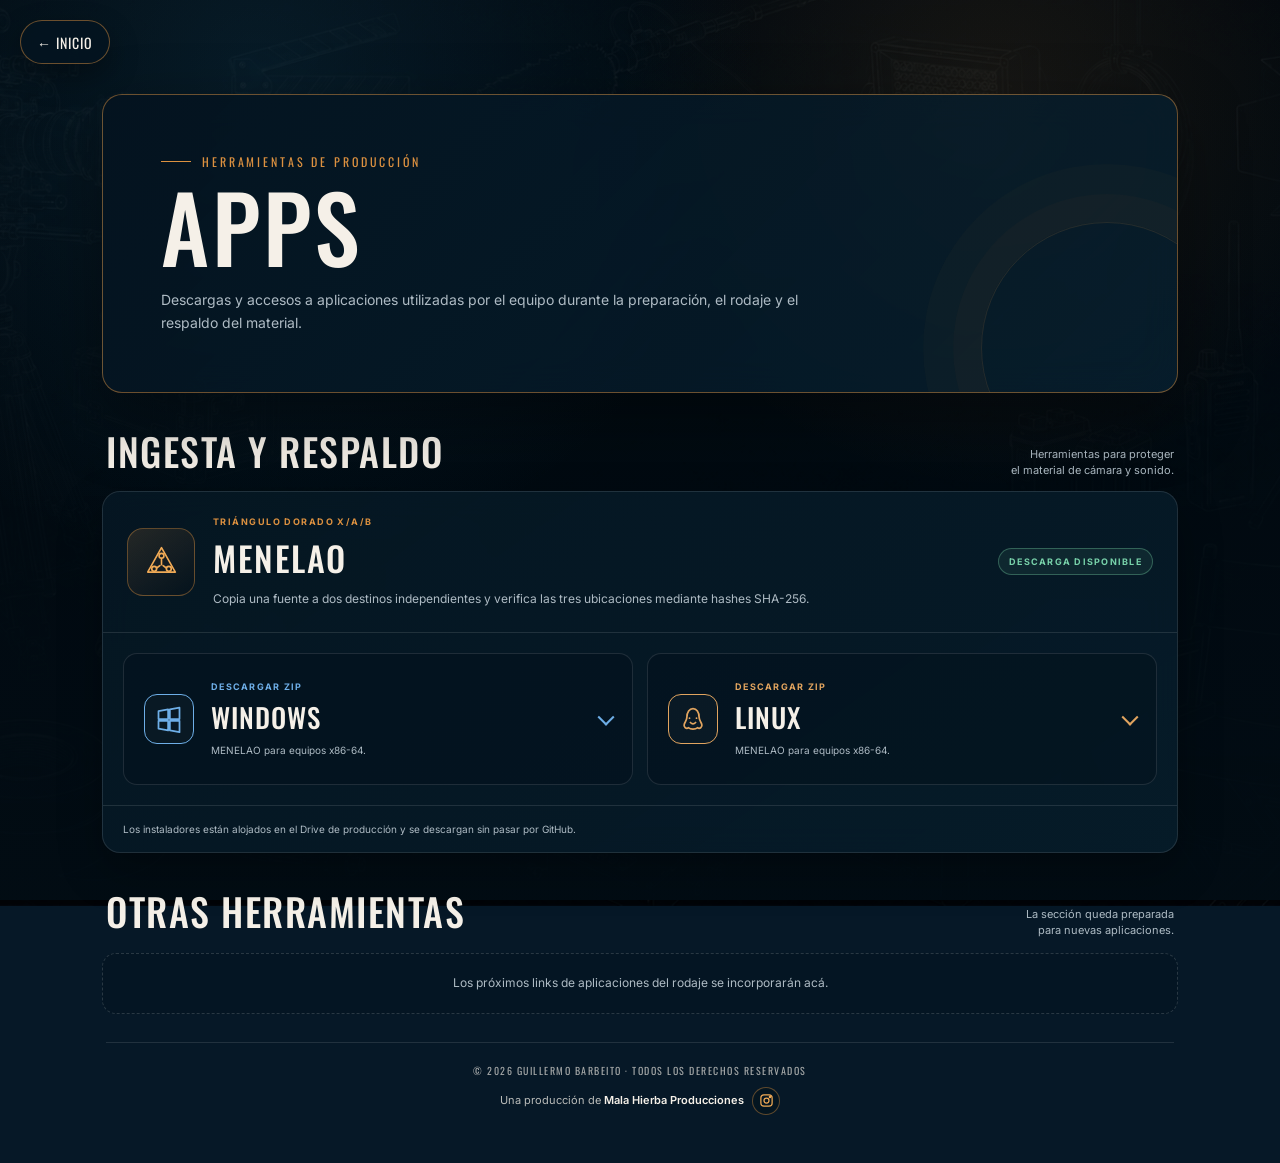
==== apps/index.html @ c206cc9d "Serve MENELAO downloads from production Drive" ====
<!doctype html>
<html lang="es">
<head>
<meta charset="utf-8">
<meta name="viewport" content="width=device-width,initial-scale=1,viewport-fit=cover">
<meta name="theme-color" content="#061827">
<link rel="icon" href="../favicon.svg?v=3" type="image/svg+xml" sizes="any">
<link rel="icon" type="image/png" sizes="32x32" href="../favicon-32x32.png">
<link rel="icon" type="image/png" sizes="16x16" href="../favicon-16x16.png">
<link rel="apple-touch-icon" sizes="180x180" href="../apple-touch-icon.png">
<meta name="description" content="Aplicaciones y herramientas de producción para el rodaje de Jona tenía 15 años.">
<link rel="canonical" href="https://jrrguille-bit.github.io/jona-logistica-mapa/apps/">
<title>Apps — Jona tenía 15 años</title>
<link rel="preconnect" href="https://fonts.googleapis.com">
<link rel="preconnect" href="https://fonts.gstatic.com" crossorigin>
<link href="https://fonts.googleapis.com/css2?family=Inter:wght@500;600;700&family=Oswald:wght@400;500;600&display=swap" rel="stylesheet">
<style>
:root{color-scheme:dark;--bg:#061827;--ink:#f5f0e8;--muted:#aebbc4;--accent:#dc9140;--accent-strong:#f0aa56;--line:rgba(220,145,64,.48);--hair:rgba(255,255,255,.11);--focus:#ffd18f;--shadow:0 24px 68px rgba(0,0,0,.38)}
*{box-sizing:border-box}
html{min-height:100%;background:var(--bg)}
body{margin:0;min-height:100vh;position:relative;isolation:isolate;overflow-x:hidden;color:var(--ink);font-family:Inter,system-ui,-apple-system,BlinkMacSystemFont,"Segoe UI",sans-serif;background:var(--bg)}
body:before{content:"";position:fixed;inset:0;z-index:0;pointer-events:none;background:url("../b16f4d42-4937-42be-839e-e54647e64100.png") center/cover no-repeat;filter:contrast(1.08) brightness(.55) saturate(.68);transform:scale(1.012)}
body:after{content:"";position:fixed;inset:0;z-index:0;pointer-events:none;background:radial-gradient(circle at 78% 12%,rgba(220,145,64,.10),transparent 30%),radial-gradient(circle at 20% 8%,rgba(31,101,139,.20),transparent 38%),linear-gradient(180deg,rgba(2,13,21,.54),rgba(2,13,21,.92))}
a{color:inherit}.page{position:relative;z-index:1;width:min(1120px,100%);margin:0 auto;padding:94px 22px 48px}
.home-link{position:fixed;z-index:20;top:20px;left:20px;display:inline-flex;align-items:center;min-height:44px;padding:10px 16px;border:1px solid var(--line);border-radius:999px;background:rgba(4,20,32,.86);text-decoration:none;font-family:Oswald,Impact,sans-serif;font-size:14px;letter-spacing:.07em;text-transform:uppercase;box-shadow:0 12px 30px rgba(0,0,0,.32);backdrop-filter:blur(14px)}
.home-link:hover{border-color:var(--accent-strong);background:rgba(7,28,42,.94)}
.home-link:focus-visible,.download-card:focus-visible,.instagram-link:focus-visible{outline:3px solid var(--focus);outline-offset:4px}
.hero{position:relative;overflow:hidden;padding:clamp(30px,5vw,58px);border:1px solid var(--line);border-radius:20px;background:linear-gradient(135deg,rgba(4,19,31,.94),rgba(7,34,51,.76));box-shadow:var(--shadow);backdrop-filter:blur(17px)}
.hero:after{content:"";position:absolute;right:-56px;bottom:-82px;width:250px;height:250px;border:1px solid rgba(220,145,64,.14);border-radius:50%;box-shadow:0 0 0 28px rgba(220,145,64,.025),0 0 0 58px rgba(220,145,64,.018)}
.hero-copy{position:relative;z-index:1;max-width:760px}.eyebrow{display:flex;align-items:center;gap:11px;margin:0 0 14px;color:var(--accent);font-family:Oswald,Impact,sans-serif;font-size:12px;letter-spacing:.24em;text-transform:uppercase}.eyebrow:before{content:"";width:30px;height:1px;background:var(--accent)}
h1{margin:0;font-family:Oswald,Impact,"Arial Narrow",sans-serif;font-size:clamp(54px,8vw,92px);font-weight:500;line-height:.92;letter-spacing:.035em;text-transform:uppercase}.intro{max-width:680px;margin:19px 0 0;color:var(--muted);font-size:14px;line-height:1.65}
.section{margin-top:30px}.section-heading{display:flex;align-items:end;justify-content:space-between;gap:20px;margin:0 4px 12px}.section-heading h2{margin:0;font-family:Oswald,Impact,sans-serif;font-size:clamp(28px,4vw,38px);font-weight:500;letter-spacing:.04em;text-transform:uppercase}.section-heading p{margin:0;color:var(--muted);font-size:11px;text-align:right;line-height:1.45}
.app-panel{overflow:hidden;border:1px solid var(--hair);border-radius:18px;background:linear-gradient(145deg,rgba(5,23,35,.92),rgba(7,31,46,.80));box-shadow:0 17px 44px rgba(0,0,0,.28);backdrop-filter:blur(15px)}
.app-header{display:flex;align-items:center;justify-content:space-between;gap:24px;padding:24px;border-bottom:1px solid var(--hair)}.app-identity{display:flex;align-items:center;gap:18px;min-width:0}.app-icon{flex:0 0 auto;width:68px;height:68px;display:grid;place-items:center;border:1px solid rgba(220,145,64,.40);border-radius:16px;background:linear-gradient(145deg,rgba(220,145,64,.15),rgba(4,17,27,.58));color:var(--accent-strong)}.app-icon svg{width:39px;height:39px;fill:none;stroke:currentColor;stroke-width:2;stroke-linecap:round;stroke-linejoin:round}.app-label{display:block;margin-bottom:5px;color:var(--accent);font-size:9px;font-weight:700;letter-spacing:.16em;text-transform:uppercase}.app-copy h3{margin:0;font-family:Oswald,Impact,sans-serif;font-size:34px;font-weight:500;letter-spacing:.045em;text-transform:uppercase}.app-copy p{margin:7px 0 0;color:var(--muted);font-size:12px;line-height:1.5}.status{flex:0 0 auto;padding:7px 10px;border:1px solid rgba(110,194,154,.38);border-radius:999px;background:rgba(110,194,154,.09);color:#78d2aa;font-size:9px;font-weight:700;letter-spacing:.14em;text-transform:uppercase}
.downloads{display:grid;grid-template-columns:repeat(2,minmax(0,1fr));gap:14px;padding:20px}.download-card{--platform:#6eaee7;position:relative;min-height:132px;padding:20px 52px 20px 20px;display:grid;grid-template-columns:52px minmax(0,1fr);align-items:center;gap:15px;overflow:hidden;border:1px solid var(--hair);border-radius:14px;background:rgba(3,17,27,.45);text-decoration:none;transition:transform .18s ease,border-color .18s ease,background .18s ease}.download-card.linux{--platform:#e1a45f}.download-card:hover{transform:translateY(-3px);border-color:var(--platform);background:rgba(8,31,46,.92)}.platform-icon{width:50px;height:50px;display:grid;place-items:center;border:1px solid var(--platform);border-radius:13px;background:rgba(255,255,255,.025);color:var(--platform)}.platform-icon svg{width:28px;height:28px;fill:none;stroke:currentColor;stroke-width:2;stroke-linecap:round;stroke-linejoin:round}.platform-copy span{display:block;color:var(--platform);font-size:9px;font-weight:700;letter-spacing:.14em;text-transform:uppercase}.platform-copy strong{display:block;margin-top:5px;font-family:Oswald,Impact,sans-serif;font-size:27px;font-weight:500;letter-spacing:.04em;text-transform:uppercase}.platform-copy small{display:block;margin-top:6px;color:var(--muted);font-size:10px;line-height:1.4}.download-arrow{position:absolute;right:20px;top:50%;width:12px;height:12px;border-right:2px solid var(--platform);border-bottom:2px solid var(--platform);transform:translateY(-65%) rotate(45deg)}
.app-footer{padding:16px 20px;border-top:1px solid var(--hair);color:var(--muted);font-size:10px;line-height:1.45}.empty-state{margin-top:14px;padding:20px;border:1px dashed rgba(255,255,255,.15);border-radius:14px;background:rgba(3,17,27,.30);color:var(--muted);font-size:12px;line-height:1.55;text-align:center}
.site-footer{margin:28px 4px 0;padding:20px 16px 0;border-top:1px solid var(--hair);color:rgba(245,240,232,.66);text-align:center}.copyright{margin:0;font-family:Oswald,Impact,sans-serif;font-size:10px;letter-spacing:.15em;text-transform:uppercase}.producer{margin:9px 0 0;display:flex;align-items:center;justify-content:center;gap:8px;color:rgba(245,240,232,.76);font-size:11px;line-height:1.4}.producer strong{color:var(--ink);font-weight:600}.instagram-link{width:28px;height:28px;display:inline-grid;place-items:center;border:1px solid rgba(220,145,64,.42);border-radius:50%;color:var(--accent-strong);background:rgba(4,18,26,.46);text-decoration:none}.instagram-link svg{width:15px;height:15px;fill:none;stroke:currentColor;stroke-width:2;stroke-linecap:round;stroke-linejoin:round}
@media(max-width:760px){.page{padding:80px 15px 38px}.home-link{top:12px;left:12px}.hero{padding:29px 22px;border-radius:16px}.section-heading{align-items:start}.section-heading p{display:none}.app-header{align-items:flex-start;padding:20px}.app-identity{align-items:flex-start}.app-icon{width:58px;height:58px}.app-icon svg{width:33px;height:33px}.app-copy h3{font-size:30px}.status{display:none}.downloads{grid-template-columns:1fr;padding:14px;gap:11px}.download-card{min-height:116px;padding:17px 48px 17px 16px;grid-template-columns:48px minmax(0,1fr);gap:13px}.platform-icon{width:46px;height:46px}.platform-copy strong{font-size:24px}.producer{flex-wrap:wrap;padding:0 12px}}
</style>
</head>
<body>
<a class="home-link" href="../" aria-label="Volver al inicio">← Inicio</a>
<main class="page">
  <header class="hero">
    <div class="hero-copy">
      <p class="eyebrow">Herramientas de producción</p>
      <h1>Apps</h1>
      <p class="intro">Descargas y accesos a aplicaciones utilizadas por el equipo durante la preparación, el rodaje y el respaldo del material.</p>
    </div>
  </header>

  <section class="section" aria-labelledby="menelao-title">
    <header class="section-heading">
      <h2 id="menelao-title">Ingesta y respaldo</h2>
      <p>Herramientas para proteger<br>el material de cámara y sonido.</p>
    </header>

    <article class="app-panel">
      <header class="app-header">
        <div class="app-identity">
          <span class="app-icon" aria-hidden="true">
            <svg viewBox="0 0 48 48"><path d="M24 7l17 30H7z"></path><circle cx="24" cy="17" r="3"></circle><circle cx="15" cy="33" r="3"></circle><circle cx="33" cy="33" r="3"></circle><path d="M24 20v8M18 32l4-3M30 32l-4-3"></path></svg>
          </span>
          <div class="app-copy">
            <span class="app-label">Triángulo Dorado X/A/B</span>
            <h3>MENELAO</h3>
            <p>Copia una fuente a dos destinos independientes y verifica las tres ubicaciones mediante hashes SHA-256.</p>
          </div>
        </div>
        <span class="status">Descarga disponible</span>
      </header>

      <div class="downloads">
        <a class="download-card windows" href="https://drive.google.com/uc?export=download&id=1n0UcIkJedUbp8tRMQjq0xb6MGfZU09St">
          <span class="platform-icon" aria-hidden="true"><svg viewBox="0 0 32 32"><path d="M4 7l11-2v11H4zM17 5l11-2v13H17zM4 18h11v11L4 27zM17 18h11v13l-11-2z"></path></svg></span>
          <span class="platform-copy"><span>Descargar ZIP</span><strong>Windows</strong><small>MENELAO para equipos x86-64.</small></span>
          <span class="download-arrow" aria-hidden="true"></span>
        </a>

        <a class="download-card linux" href="https://drive.google.com/uc?export=download&id=1jlBJC-4CHvbX3GYtPbNhgSDDoNXxWuvF">
          <span class="platform-icon" aria-hidden="true"><svg viewBox="0 0 32 32"><path d="M16 4c-4 0-7 4-7 10 0 3-2 5-3 8-1 3 2 6 5 4 2 2 8 2 10 0 3 2 6-1 5-4-1-3-3-5-3-8 0-6-3-10-7-10z"></path><path d="M12 15h.01M20 15h.01M13 20c2 2 4 2 6 0"></path></svg></span>
          <span class="platform-copy"><span>Descargar ZIP</span><strong>Linux</strong><small>MENELAO para equipos x86-64.</small></span>
          <span class="download-arrow" aria-hidden="true"></span>
        </a>
      </div>

      <footer class="app-footer">Los instaladores están alojados en el Drive de producción y se descargan sin pasar por GitHub.</footer>
    </article>
  </section>

  <section class="section" aria-labelledby="future-title">
    <header class="section-heading">
      <h2 id="future-title">Otras herramientas</h2>
      <p>La sección queda preparada<br>para nuevas aplicaciones.</p>
    </header>
    <div class="empty-state">Los próximos links de aplicaciones del rodaje se incorporarán acá.</div>
  </section>

  <footer class="site-footer">
    <p class="copyright">© 2026 Guillermo Barbeito · Todos los derechos reservados</p>
    <p class="producer">
      <span>Una producción de <strong>Mala Hierba Producciones</strong></span>
      <a class="instagram-link" href="https://www.instagram.com/hierbamalafilms?igsh=MTh5YXJkYjIzYWty" target="_blank" rel="noopener noreferrer" aria-label="Instagram de Mala Hierba Producciones">
        <svg viewBox="0 0 24 24" aria-hidden="true"><rect x="3" y="3" width="18" height="18" rx="5"></rect><circle cx="12" cy="12" r="4"></circle><circle cx="17.5" cy="6.5" r="1"></circle></svg>
      </a>
    </p>
  </footer>
</main>
</body>
</html>
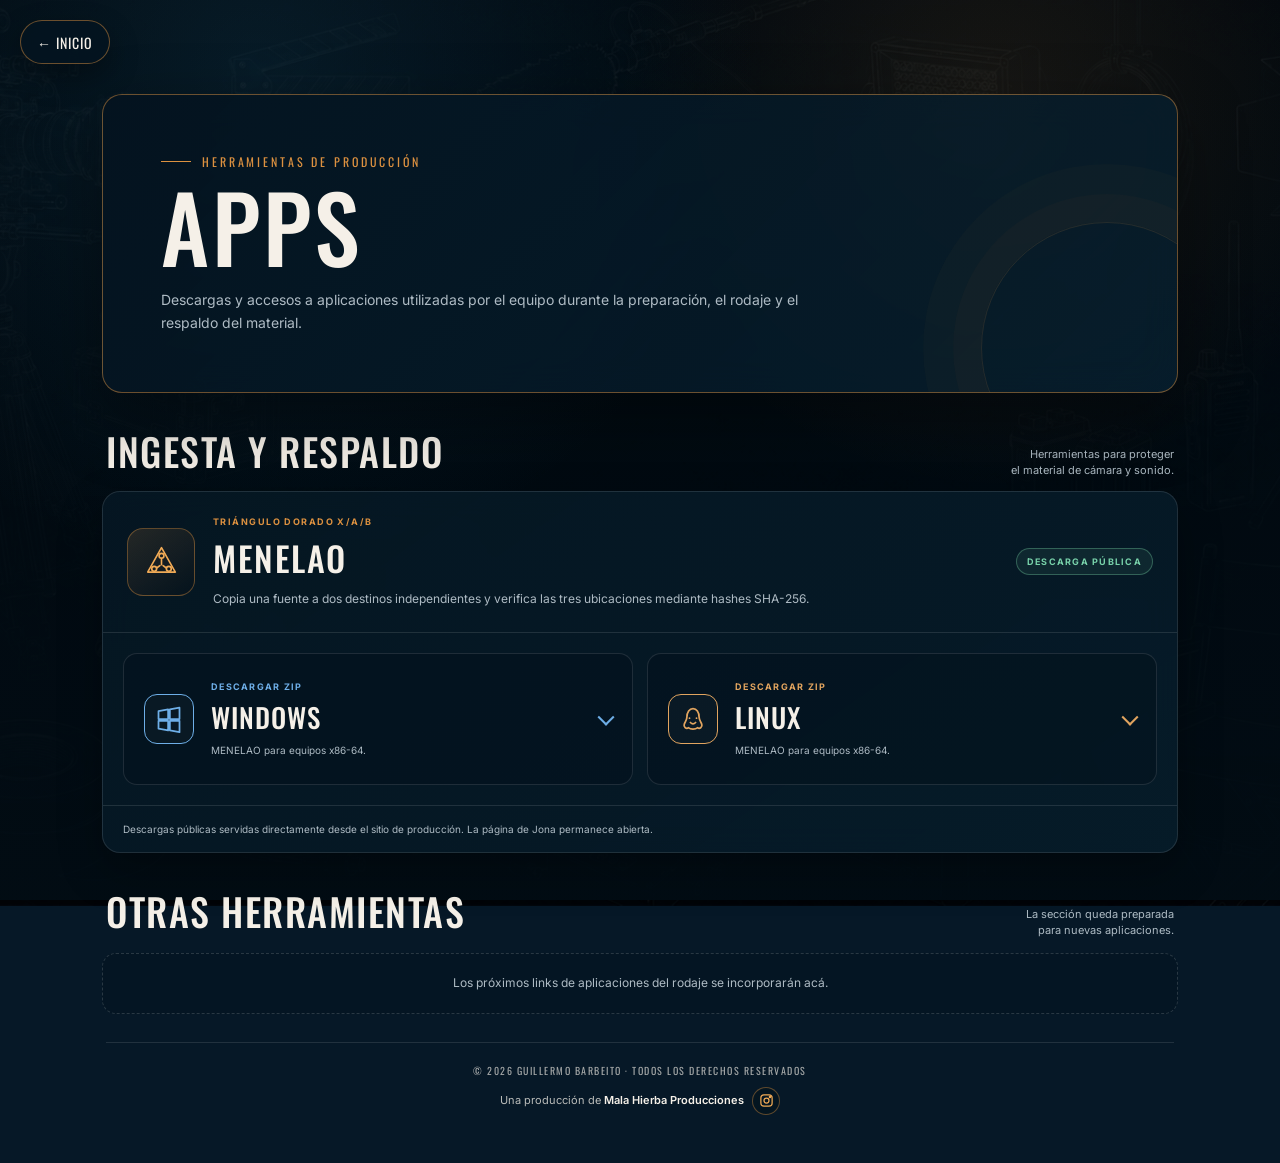
==== commit b7fe3089: "Use public site-hosted MENELAO downloads" ====
--- a/apps/index.html
+++ b/apps/index.html
@@ -8,34 +8,172 @@
 <link rel="icon" type="image/png" sizes="32x32" href="../favicon-32x32.png">
 <link rel="icon" type="image/png" sizes="16x16" href="../favicon-16x16.png">
 <link rel="apple-touch-icon" sizes="180x180" href="../apple-touch-icon.png">
-<meta name="description" content="Aplicaciones y herramientas de producción para el rodaje de Jona tenía 15 años.">
+<meta name="description" content="Aplicaciones y descargas para la producción de Jona tenía 15 años.">
 <link rel="canonical" href="https://jrrguille-bit.github.io/jona-logistica-mapa/apps/">
 <title>Apps — Jona tenía 15 años</title>
 <link rel="preconnect" href="https://fonts.googleapis.com">
 <link rel="preconnect" href="https://fonts.gstatic.com" crossorigin>
 <link href="https://fonts.googleapis.com/css2?family=Inter:wght@500;600;700&family=Oswald:wght@400;500;600&display=swap" rel="stylesheet">
 <style>
-:root{color-scheme:dark;--bg:#061827;--ink:#f5f0e8;--muted:#aebbc4;--accent:#dc9140;--accent-strong:#f0aa56;--line:rgba(220,145,64,.48);--hair:rgba(255,255,255,.11);--focus:#ffd18f;--shadow:0 24px 68px rgba(0,0,0,.38)}
+:root{
+  color-scheme:dark;
+  --bg:#061827;
+  --ink:#f5f0e8;
+  --muted:#aebbc4;
+  --accent:#dc9140;
+  --accent-strong:#f0aa56;
+  --line:rgba(220,145,64,.48);
+  --hair:rgba(255,255,255,.11);
+  --focus:#ffd18f;
+  --shadow:0 24px 68px rgba(0,0,0,.38);
+}
 *{box-sizing:border-box}
 html{min-height:100%;background:var(--bg)}
-body{margin:0;min-height:100vh;position:relative;isolation:isolate;overflow-x:hidden;color:var(--ink);font-family:Inter,system-ui,-apple-system,BlinkMacSystemFont,"Segoe UI",sans-serif;background:var(--bg)}
-body:before{content:"";position:fixed;inset:0;z-index:0;pointer-events:none;background:url("../b16f4d42-4937-42be-839e-e54647e64100.png") center/cover no-repeat;filter:contrast(1.08) brightness(.55) saturate(.68);transform:scale(1.012)}
-body:after{content:"";position:fixed;inset:0;z-index:0;pointer-events:none;background:radial-gradient(circle at 78% 12%,rgba(220,145,64,.10),transparent 30%),radial-gradient(circle at 20% 8%,rgba(31,101,139,.20),transparent 38%),linear-gradient(180deg,rgba(2,13,21,.54),rgba(2,13,21,.92))}
-a{color:inherit}.page{position:relative;z-index:1;width:min(1120px,100%);margin:0 auto;padding:94px 22px 48px}
-.home-link{position:fixed;z-index:20;top:20px;left:20px;display:inline-flex;align-items:center;min-height:44px;padding:10px 16px;border:1px solid var(--line);border-radius:999px;background:rgba(4,20,32,.86);text-decoration:none;font-family:Oswald,Impact,sans-serif;font-size:14px;letter-spacing:.07em;text-transform:uppercase;box-shadow:0 12px 30px rgba(0,0,0,.32);backdrop-filter:blur(14px)}
+body{
+  margin:0;
+  min-height:100vh;
+  position:relative;
+  isolation:isolate;
+  overflow-x:hidden;
+  color:var(--ink);
+  font-family:Inter,system-ui,-apple-system,BlinkMacSystemFont,"Segoe UI",sans-serif;
+  background:var(--bg);
+}
+body:before{
+  content:"";
+  position:fixed;
+  inset:0;
+  z-index:0;
+  pointer-events:none;
+  background:url("../b16f4d42-4937-42be-839e-e54647e64100.png") center/cover no-repeat;
+  filter:contrast(1.08) brightness(.55) saturate(.68);
+  transform:scale(1.012);
+}
+body:after{
+  content:"";
+  position:fixed;
+  inset:0;
+  z-index:0;
+  pointer-events:none;
+  background:
+    radial-gradient(circle at 78% 12%,rgba(220,145,64,.10),transparent 30%),
+    radial-gradient(circle at 20% 8%,rgba(31,101,139,.20),transparent 38%),
+    linear-gradient(180deg,rgba(2,13,21,.54),rgba(2,13,21,.92));
+}
+a{color:inherit}
+.page{position:relative;z-index:1;width:min(1120px,100%);margin:0 auto;padding:94px 22px 48px}
+.home-link{
+  position:fixed;
+  z-index:20;
+  top:20px;
+  left:20px;
+  display:inline-flex;
+  align-items:center;
+  min-height:44px;
+  padding:10px 16px;
+  border:1px solid var(--line);
+  border-radius:999px;
+  background:rgba(4,20,32,.86);
+  text-decoration:none;
+  font-family:Oswald,Impact,sans-serif;
+  font-size:14px;
+  letter-spacing:.07em;
+  text-transform:uppercase;
+  box-shadow:0 12px 30px rgba(0,0,0,.32);
+  backdrop-filter:blur(14px);
+}
 .home-link:hover{border-color:var(--accent-strong);background:rgba(7,28,42,.94)}
 .home-link:focus-visible,.download-card:focus-visible,.instagram-link:focus-visible{outline:3px solid var(--focus);outline-offset:4px}
-.hero{position:relative;overflow:hidden;padding:clamp(30px,5vw,58px);border:1px solid var(--line);border-radius:20px;background:linear-gradient(135deg,rgba(4,19,31,.94),rgba(7,34,51,.76));box-shadow:var(--shadow);backdrop-filter:blur(17px)}
-.hero:after{content:"";position:absolute;right:-56px;bottom:-82px;width:250px;height:250px;border:1px solid rgba(220,145,64,.14);border-radius:50%;box-shadow:0 0 0 28px rgba(220,145,64,.025),0 0 0 58px rgba(220,145,64,.018)}
-.hero-copy{position:relative;z-index:1;max-width:760px}.eyebrow{display:flex;align-items:center;gap:11px;margin:0 0 14px;color:var(--accent);font-family:Oswald,Impact,sans-serif;font-size:12px;letter-spacing:.24em;text-transform:uppercase}.eyebrow:before{content:"";width:30px;height:1px;background:var(--accent)}
-h1{margin:0;font-family:Oswald,Impact,"Arial Narrow",sans-serif;font-size:clamp(54px,8vw,92px);font-weight:500;line-height:.92;letter-spacing:.035em;text-transform:uppercase}.intro{max-width:680px;margin:19px 0 0;color:var(--muted);font-size:14px;line-height:1.65}
-.section{margin-top:30px}.section-heading{display:flex;align-items:end;justify-content:space-between;gap:20px;margin:0 4px 12px}.section-heading h2{margin:0;font-family:Oswald,Impact,sans-serif;font-size:clamp(28px,4vw,38px);font-weight:500;letter-spacing:.04em;text-transform:uppercase}.section-heading p{margin:0;color:var(--muted);font-size:11px;text-align:right;line-height:1.45}
-.app-panel{overflow:hidden;border:1px solid var(--hair);border-radius:18px;background:linear-gradient(145deg,rgba(5,23,35,.92),rgba(7,31,46,.80));box-shadow:0 17px 44px rgba(0,0,0,.28);backdrop-filter:blur(15px)}
-.app-header{display:flex;align-items:center;justify-content:space-between;gap:24px;padding:24px;border-bottom:1px solid var(--hair)}.app-identity{display:flex;align-items:center;gap:18px;min-width:0}.app-icon{flex:0 0 auto;width:68px;height:68px;display:grid;place-items:center;border:1px solid rgba(220,145,64,.40);border-radius:16px;background:linear-gradient(145deg,rgba(220,145,64,.15),rgba(4,17,27,.58));color:var(--accent-strong)}.app-icon svg{width:39px;height:39px;fill:none;stroke:currentColor;stroke-width:2;stroke-linecap:round;stroke-linejoin:round}.app-label{display:block;margin-bottom:5px;color:var(--accent);font-size:9px;font-weight:700;letter-spacing:.16em;text-transform:uppercase}.app-copy h3{margin:0;font-family:Oswald,Impact,sans-serif;font-size:34px;font-weight:500;letter-spacing:.045em;text-transform:uppercase}.app-copy p{margin:7px 0 0;color:var(--muted);font-size:12px;line-height:1.5}.status{flex:0 0 auto;padding:7px 10px;border:1px solid rgba(110,194,154,.38);border-radius:999px;background:rgba(110,194,154,.09);color:#78d2aa;font-size:9px;font-weight:700;letter-spacing:.14em;text-transform:uppercase}
-.downloads{display:grid;grid-template-columns:repeat(2,minmax(0,1fr));gap:14px;padding:20px}.download-card{--platform:#6eaee7;position:relative;min-height:132px;padding:20px 52px 20px 20px;display:grid;grid-template-columns:52px minmax(0,1fr);align-items:center;gap:15px;overflow:hidden;border:1px solid var(--hair);border-radius:14px;background:rgba(3,17,27,.45);text-decoration:none;transition:transform .18s ease,border-color .18s ease,background .18s ease}.download-card.linux{--platform:#e1a45f}.download-card:hover{transform:translateY(-3px);border-color:var(--platform);background:rgba(8,31,46,.92)}.platform-icon{width:50px;height:50px;display:grid;place-items:center;border:1px solid var(--platform);border-radius:13px;background:rgba(255,255,255,.025);color:var(--platform)}.platform-icon svg{width:28px;height:28px;fill:none;stroke:currentColor;stroke-width:2;stroke-linecap:round;stroke-linejoin:round}.platform-copy span{display:block;color:var(--platform);font-size:9px;font-weight:700;letter-spacing:.14em;text-transform:uppercase}.platform-copy strong{display:block;margin-top:5px;font-family:Oswald,Impact,sans-serif;font-size:27px;font-weight:500;letter-spacing:.04em;text-transform:uppercase}.platform-copy small{display:block;margin-top:6px;color:var(--muted);font-size:10px;line-height:1.4}.download-arrow{position:absolute;right:20px;top:50%;width:12px;height:12px;border-right:2px solid var(--platform);border-bottom:2px solid var(--platform);transform:translateY(-65%) rotate(45deg)}
-.app-footer{padding:16px 20px;border-top:1px solid var(--hair);color:var(--muted);font-size:10px;line-height:1.45}.empty-state{margin-top:14px;padding:20px;border:1px dashed rgba(255,255,255,.15);border-radius:14px;background:rgba(3,17,27,.30);color:var(--muted);font-size:12px;line-height:1.55;text-align:center}
-.site-footer{margin:28px 4px 0;padding:20px 16px 0;border-top:1px solid var(--hair);color:rgba(245,240,232,.66);text-align:center}.copyright{margin:0;font-family:Oswald,Impact,sans-serif;font-size:10px;letter-spacing:.15em;text-transform:uppercase}.producer{margin:9px 0 0;display:flex;align-items:center;justify-content:center;gap:8px;color:rgba(245,240,232,.76);font-size:11px;line-height:1.4}.producer strong{color:var(--ink);font-weight:600}.instagram-link{width:28px;height:28px;display:inline-grid;place-items:center;border:1px solid rgba(220,145,64,.42);border-radius:50%;color:var(--accent-strong);background:rgba(4,18,26,.46);text-decoration:none}.instagram-link svg{width:15px;height:15px;fill:none;stroke:currentColor;stroke-width:2;stroke-linecap:round;stroke-linejoin:round}
-@media(max-width:760px){.page{padding:80px 15px 38px}.home-link{top:12px;left:12px}.hero{padding:29px 22px;border-radius:16px}.section-heading{align-items:start}.section-heading p{display:none}.app-header{align-items:flex-start;padding:20px}.app-identity{align-items:flex-start}.app-icon{width:58px;height:58px}.app-icon svg{width:33px;height:33px}.app-copy h3{font-size:30px}.status{display:none}.downloads{grid-template-columns:1fr;padding:14px;gap:11px}.download-card{min-height:116px;padding:17px 48px 17px 16px;grid-template-columns:48px minmax(0,1fr);gap:13px}.platform-icon{width:46px;height:46px}.platform-copy strong{font-size:24px}.producer{flex-wrap:wrap;padding:0 12px}}
+.hero{
+  position:relative;
+  overflow:hidden;
+  padding:clamp(30px,5vw,58px);
+  border:1px solid var(--line);
+  border-radius:20px;
+  background:linear-gradient(135deg,rgba(4,19,31,.94),rgba(7,34,51,.76));
+  box-shadow:var(--shadow);
+  backdrop-filter:blur(17px);
+}
+.hero:after{
+  content:"";
+  position:absolute;
+  right:-56px;
+  bottom:-82px;
+  width:250px;
+  height:250px;
+  border:1px solid rgba(220,145,64,.14);
+  border-radius:50%;
+  box-shadow:0 0 0 28px rgba(220,145,64,.025),0 0 0 58px rgba(220,145,64,.018);
+}
+.hero-copy{position:relative;z-index:1;max-width:760px}
+.eyebrow{display:flex;align-items:center;gap:11px;margin:0 0 14px;color:var(--accent);font-family:Oswald,Impact,sans-serif;font-size:12px;letter-spacing:.24em;text-transform:uppercase}
+.eyebrow:before{content:"";width:30px;height:1px;background:var(--accent)}
+h1{margin:0;font-family:Oswald,Impact,"Arial Narrow",sans-serif;font-size:clamp(54px,8vw,92px);font-weight:500;line-height:.92;letter-spacing:.035em;text-transform:uppercase}
+.intro{max-width:680px;margin:19px 0 0;color:var(--muted);font-size:14px;line-height:1.65}
+.section{margin-top:30px}
+.section-heading{display:flex;align-items:end;justify-content:space-between;gap:20px;margin:0 4px 12px}
+.section-heading h2{margin:0;font-family:Oswald,Impact,sans-serif;font-size:clamp(28px,4vw,38px);font-weight:500;letter-spacing:.04em;text-transform:uppercase}
+.section-heading p{margin:0;color:var(--muted);font-size:11px;text-align:right;line-height:1.45}
+.app-panel{
+  overflow:hidden;
+  border:1px solid var(--hair);
+  border-radius:18px;
+  background:linear-gradient(145deg,rgba(5,23,35,.92),rgba(7,31,46,.80));
+  box-shadow:0 17px 44px rgba(0,0,0,.28);
+  backdrop-filter:blur(15px);
+}
+.app-header{display:flex;align-items:center;justify-content:space-between;gap:24px;padding:24px;border-bottom:1px solid var(--hair)}
+.app-identity{display:flex;align-items:center;gap:18px;min-width:0}
+.app-icon{flex:0 0 auto;width:68px;height:68px;display:grid;place-items:center;border:1px solid rgba(220,145,64,.40);border-radius:16px;background:linear-gradient(145deg,rgba(220,145,64,.15),rgba(4,17,27,.58));color:var(--accent-strong)}
+.app-icon svg{width:39px;height:39px;fill:none;stroke:currentColor;stroke-width:2;stroke-linecap:round;stroke-linejoin:round}
+.app-label{display:block;margin-bottom:5px;color:var(--accent);font-size:9px;font-weight:700;letter-spacing:.16em;text-transform:uppercase}
+.app-copy h3{margin:0;font-family:Oswald,Impact,sans-serif;font-size:34px;font-weight:500;letter-spacing:.045em;text-transform:uppercase}
+.app-copy p{margin:7px 0 0;color:var(--muted);font-size:12px;line-height:1.5}
+.status{flex:0 0 auto;padding:7px 10px;border:1px solid rgba(110,194,154,.38);border-radius:999px;background:rgba(110,194,154,.09);color:#78d2aa;font-size:9px;font-weight:700;letter-spacing:.14em;text-transform:uppercase}
+.downloads{display:grid;grid-template-columns:repeat(2,minmax(0,1fr));gap:14px;padding:20px}
+.download-card{
+  --platform:#6eaee7;
+  position:relative;
+  min-height:132px;
+  padding:20px 52px 20px 20px;
+  display:grid;
+  grid-template-columns:52px minmax(0,1fr);
+  align-items:center;
+  gap:15px;
+  overflow:hidden;
+  border:1px solid var(--hair);
+  border-radius:14px;
+  background:rgba(3,17,27,.45);
+  text-decoration:none;
+  transition:transform .18s ease,border-color .18s ease,background .18s ease;
+}
+.download-card.linux{--platform:#e1a45f}
+.download-card:hover{transform:translateY(-3px);border-color:var(--platform);background:rgba(8,31,46,.92)}
+.platform-icon{width:50px;height:50px;display:grid;place-items:center;border:1px solid var(--platform);border-radius:13px;background:rgba(255,255,255,.025);color:var(--platform)}
+.platform-icon svg{width:28px;height:28px;fill:none;stroke:currentColor;stroke-width:2;stroke-linecap:round;stroke-linejoin:round}
+.platform-copy span{display:block;color:var(--platform);font-size:9px;font-weight:700;letter-spacing:.14em;text-transform:uppercase}
+.platform-copy strong{display:block;margin-top:5px;font-family:Oswald,Impact,sans-serif;font-size:27px;font-weight:500;letter-spacing:.04em;text-transform:uppercase}
+.platform-copy small{display:block;margin-top:6px;color:var(--muted);font-size:10px;line-height:1.4}
+.download-arrow{position:absolute;right:20px;top:50%;width:12px;height:12px;border-right:2px solid var(--platform);border-bottom:2px solid var(--platform);transform:translateY(-65%) rotate(45deg)}
+.app-footer{padding:16px 20px;border-top:1px solid var(--hair);color:var(--muted);font-size:10px;line-height:1.45}
+.empty-state{margin-top:14px;padding:20px;border:1px dashed rgba(255,255,255,.15);border-radius:14px;background:rgba(3,17,27,.30);color:var(--muted);font-size:12px;line-height:1.55;text-align:center}
+.site-footer{margin:28px 4px 0;padding:20px 16px 0;border-top:1px solid var(--hair);color:rgba(245,240,232,.66);text-align:center}
+.copyright{margin:0;font-family:Oswald,Impact,sans-serif;font-size:10px;letter-spacing:.15em;text-transform:uppercase}
+.producer{margin:9px 0 0;display:flex;align-items:center;justify-content:center;gap:8px;color:rgba(245,240,232,.76);font-size:11px;line-height:1.4}
+.producer strong{color:var(--ink);font-weight:600}
+.instagram-link{width:28px;height:28px;display:inline-grid;place-items:center;border:1px solid rgba(220,145,64,.42);border-radius:50%;color:var(--accent-strong);background:rgba(4,18,26,.46);text-decoration:none}
+.instagram-link svg{width:15px;height:15px;fill:none;stroke:currentColor;stroke-width:2;stroke-linecap:round;stroke-linejoin:round}
+@media(max-width:760px){
+  .page{padding:80px 15px 38px}
+  .home-link{top:12px;left:12px}
+  .hero{padding:29px 22px;border-radius:16px}
+  .section-heading{align-items:start}.section-heading p{display:none}
+  .app-header{align-items:flex-start;padding:20px}.app-identity{align-items:flex-start}.app-icon{width:58px;height:58px}.app-icon svg{width:33px;height:33px}.app-copy h3{font-size:30px}.status{display:none}
+  .downloads{grid-template-columns:1fr;padding:14px;gap:11px}
+  .download-card{min-height:116px;padding:17px 48px 17px 16px;grid-template-columns:48px minmax(0,1fr);gap:13px}
+  .platform-icon{width:46px;height:46px}.platform-copy strong{font-size:24px}
+  .producer{flex-wrap:wrap;padding:0 12px}
+}
 </style>
 </head>
 <body>
@@ -67,24 +205,24 @@
             <p>Copia una fuente a dos destinos independientes y verifica las tres ubicaciones mediante hashes SHA-256.</p>
           </div>
         </div>
-        <span class="status">Descarga disponible</span>
+        <span class="status">Descarga pública</span>
       </header>
 
       <div class="downloads">
-        <a class="download-card windows" href="https://drive.google.com/uc?export=download&id=1n0UcIkJedUbp8tRMQjq0xb6MGfZU09St">
+        <a class="download-card windows" href="downloads/MENELAO-windows-x86_64.zip" target="_blank" rel="noopener noreferrer" aria-label="Descargar MENELAO para Windows en una pestaña nueva">
           <span class="platform-icon" aria-hidden="true"><svg viewBox="0 0 32 32"><path d="M4 7l11-2v11H4zM17 5l11-2v13H17zM4 18h11v11L4 27zM17 18h11v13l-11-2z"></path></svg></span>
           <span class="platform-copy"><span>Descargar ZIP</span><strong>Windows</strong><small>MENELAO para equipos x86-64.</small></span>
           <span class="download-arrow" aria-hidden="true"></span>
         </a>
 
-        <a class="download-card linux" href="https://drive.google.com/uc?export=download&id=1jlBJC-4CHvbX3GYtPbNhgSDDoNXxWuvF">
+        <a class="download-card linux" href="downloads/MENELAO-linux-x86_64.zip" target="_blank" rel="noopener noreferrer" aria-label="Descargar MENELAO para Linux en una pestaña nueva">
           <span class="platform-icon" aria-hidden="true"><svg viewBox="0 0 32 32"><path d="M16 4c-4 0-7 4-7 10 0 3-2 5-3 8-1 3 2 6 5 4 2 2 8 2 10 0 3 2 6-1 5-4-1-3-3-5-3-8 0-6-3-10-7-10z"></path><path d="M12 15h.01M20 15h.01M13 20c2 2 4 2 6 0"></path></svg></span>
           <span class="platform-copy"><span>Descargar ZIP</span><strong>Linux</strong><small>MENELAO para equipos x86-64.</small></span>
           <span class="download-arrow" aria-hidden="true"></span>
         </a>
       </div>
 
-      <footer class="app-footer">Los instaladores están alojados en el Drive de producción y se descargan sin pasar por GitHub.</footer>
+      <footer class="app-footer">Descargas públicas servidas directamente desde el sitio de producción. La página de Jona permanece abierta.</footer>
     </article>
   </section>
 
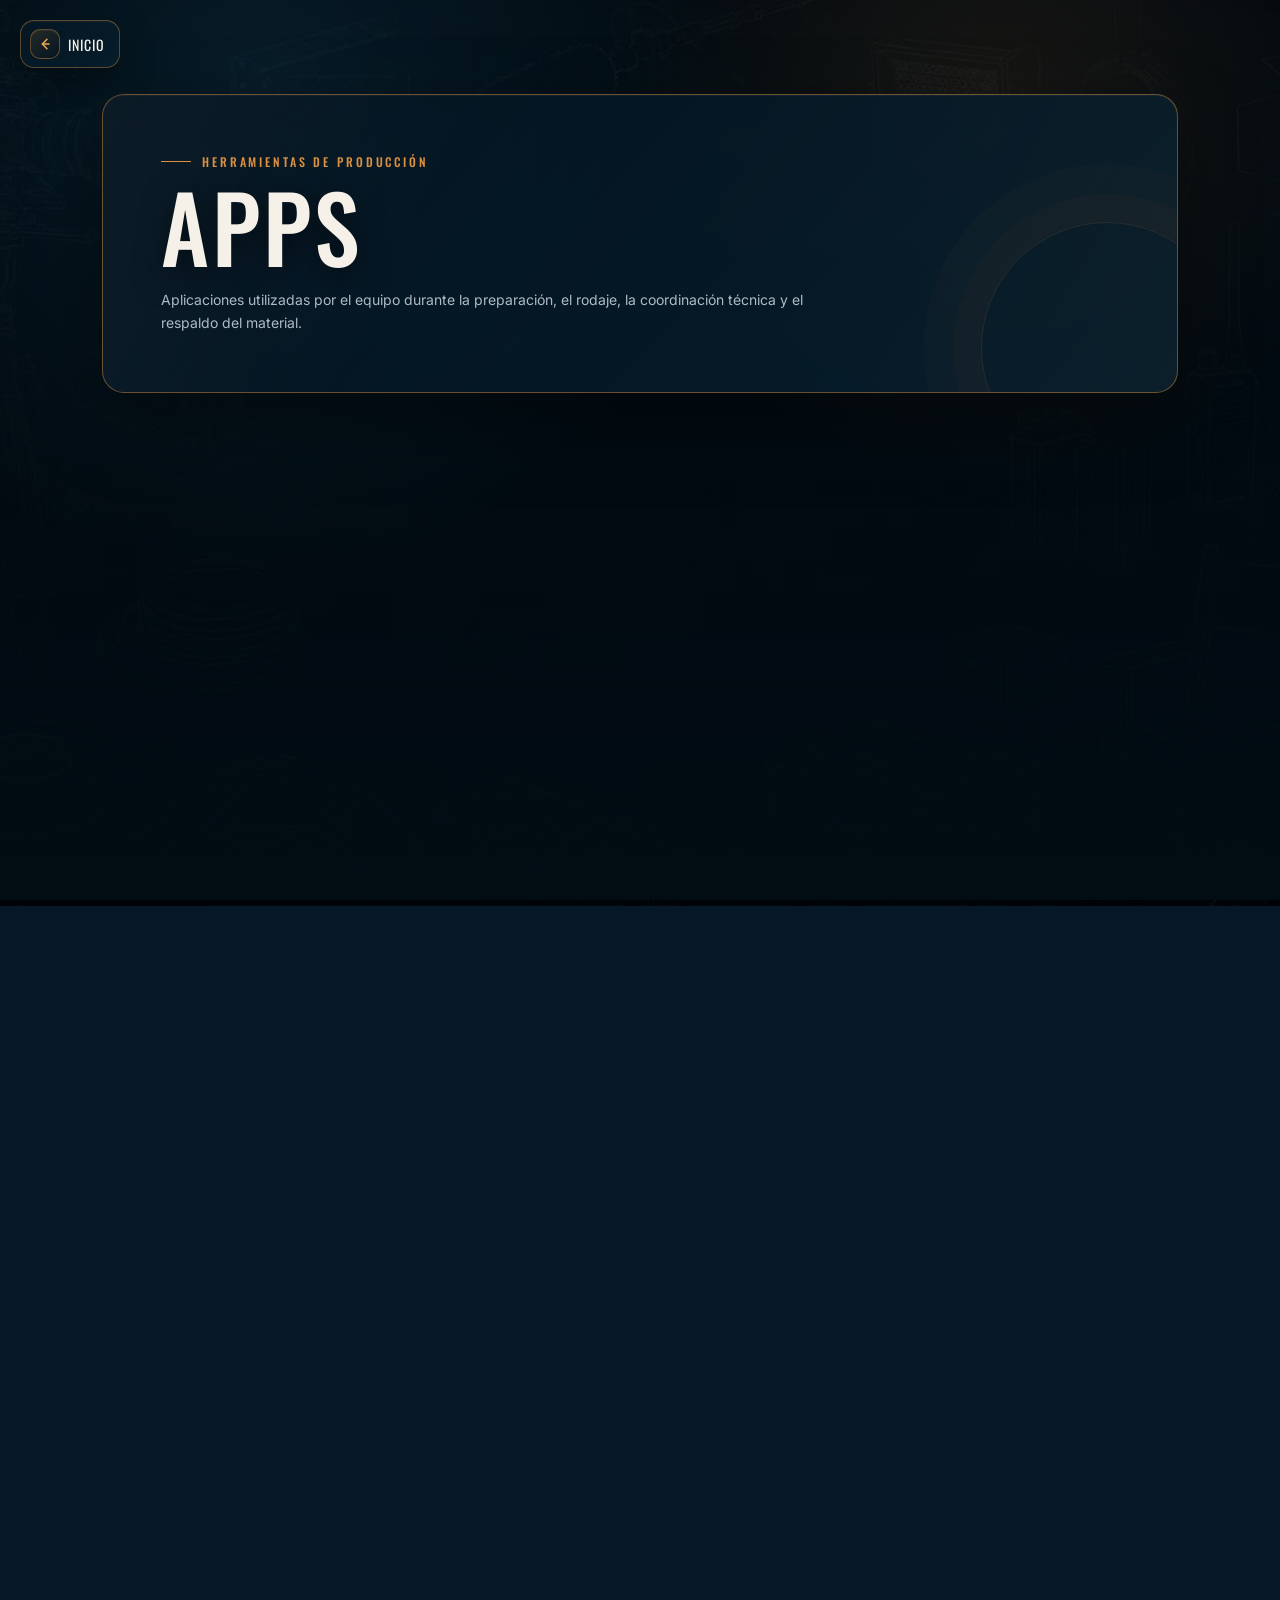
==== commit 62251e14: "Optimize site media and loading performance" ====
--- a/apps/index.html
+++ b/apps/index.html
@@ -9,119 +9,53 @@
 <link rel="icon" type="image/png" sizes="16x16" href="../favicon-16x16.png">
 <link rel="apple-touch-icon" sizes="180x180" href="../apple-touch-icon.png">
 <meta name="description" content="Aplicaciones y descargas para la producción de Jona tenía 15 años.">
-<link rel="canonical" href="https://jrrguille-bit.github.io/jona-logistica-mapa/apps/">
+<link rel="canonical" href="https://jrrguille-bit.github.io/jona-logistica/apps/">
 <title>Apps — Jona tenía 15 años</title>
 <link rel="preconnect" href="https://fonts.googleapis.com">
 <link rel="preconnect" href="https://fonts.gstatic.com" crossorigin>
 <link href="https://fonts.googleapis.com/css2?family=Inter:wght@500;600;700&family=Oswald:wght@400;500;600&display=swap" rel="stylesheet">
 <style>
-:root{
-  color-scheme:dark;
-  --bg:#061827;
-  --ink:#f5f0e8;
-  --muted:#aebbc4;
-  --accent:#dc9140;
-  --accent-strong:#f0aa56;
-  --line:rgba(220,145,64,.48);
-  --hair:rgba(255,255,255,.11);
-  --focus:#ffd18f;
-  --shadow:0 24px 68px rgba(0,0,0,.38);
-}
+:root{color-scheme:dark;--bg:#061827;--ink:#f5f0e8;--muted:#aebbc4;--accent:#dc9140;--accent-strong:#f0aa56;--line:rgba(220,145,64,.48);--hair:rgba(255,255,255,.11);--focus:#ffd18f;--shadow:0 24px 68px rgba(0,0,0,.38)}
 *{box-sizing:border-box}
 html{min-height:100%;background:var(--bg)}
-body{
-  margin:0;
-  min-height:100vh;
-  position:relative;
-  isolation:isolate;
-  overflow-x:hidden;
-  color:var(--ink);
-  font-family:Inter,system-ui,-apple-system,BlinkMacSystemFont,"Segoe UI",sans-serif;
-  background:var(--bg);
-}
-body:before{
-  content:"";
-  position:fixed;
-  inset:0;
-  z-index:0;
-  pointer-events:none;
-  background:url("../b16f4d42-4937-42be-839e-e54647e64100.png") center/cover no-repeat;
-  filter:contrast(1.08) brightness(.55) saturate(.68);
-  transform:scale(1.012);
-}
-body:after{
-  content:"";
-  position:fixed;
-  inset:0;
-  z-index:0;
-  pointer-events:none;
-  background:
-    radial-gradient(circle at 78% 12%,rgba(220,145,64,.10),transparent 30%),
-    radial-gradient(circle at 20% 8%,rgba(31,101,139,.20),transparent 38%),
-    linear-gradient(180deg,rgba(2,13,21,.54),rgba(2,13,21,.92));
-}
+body{margin:0;min-height:100vh;position:relative;isolation:isolate;overflow-x:hidden;color:var(--ink);font-family:Inter,system-ui,-apple-system,BlinkMacSystemFont,"Segoe UI",sans-serif;background:var(--bg)}
+body:before{content:"";position:fixed;inset:0;z-index:0;pointer-events:none;background:url("../assets/site-bg-1600.webp") center/cover no-repeat;filter:contrast(1.08) brightness(.54) saturate(.68);transform:scale(1.012)}
+body:after{content:"";position:fixed;inset:0;z-index:0;pointer-events:none;background:radial-gradient(circle at 78% 12%,rgba(220,145,64,.10),transparent 30%),radial-gradient(circle at 20% 8%,rgba(31,101,139,.20),transparent 38%),linear-gradient(180deg,rgba(2,13,21,.54),rgba(2,13,21,.94))}
 a{color:inherit}
 .page{position:relative;z-index:1;width:min(1120px,100%);margin:0 auto;padding:94px 22px 48px}
-.home-link{
-  position:fixed;
-  z-index:20;
-  top:20px;
-  left:20px;
-  display:inline-flex;
-  align-items:center;
-  min-height:44px;
-  padding:10px 16px;
-  border:1px solid var(--line);
-  border-radius:999px;
-  background:rgba(4,20,32,.86);
-  text-decoration:none;
-  font-family:Oswald,Impact,sans-serif;
-  font-size:14px;
-  letter-spacing:.07em;
-  text-transform:uppercase;
-  box-shadow:0 12px 30px rgba(0,0,0,.32);
-  backdrop-filter:blur(14px);
-}
-.home-link:hover{border-color:var(--accent-strong);background:rgba(7,28,42,.94)}
-.home-link:focus-visible,.download-card:focus-visible,.instagram-link:focus-visible{outline:3px solid var(--focus);outline-offset:4px}
-.hero{
-  position:relative;
-  overflow:hidden;
-  padding:clamp(30px,5vw,58px);
-  border:1px solid var(--line);
-  border-radius:20px;
-  background:linear-gradient(135deg,rgba(4,19,31,.94),rgba(7,34,51,.76));
-  box-shadow:var(--shadow);
-  backdrop-filter:blur(17px);
-}
-.hero:after{
-  content:"";
-  position:absolute;
-  right:-56px;
-  bottom:-82px;
-  width:250px;
-  height:250px;
-  border:1px solid rgba(220,145,64,.14);
-  border-radius:50%;
-  box-shadow:0 0 0 28px rgba(220,145,64,.025),0 0 0 58px rgba(220,145,64,.018);
-}
+.home-link{position:fixed;z-index:20;top:20px;left:20px;display:inline-flex;align-items:center;min-height:44px;padding:10px 16px;border:1px solid var(--line);border-radius:999px;background:rgba(4,20,32,.88);text-decoration:none;font-family:Oswald,Impact,sans-serif;font-size:14px;letter-spacing:.07em;text-transform:uppercase;box-shadow:0 12px 30px rgba(0,0,0,.32);backdrop-filter:blur(14px);-webkit-backdrop-filter:blur(14px);transition:transform .18s ease,border-color .18s ease,background .18s ease}
+.home-link:hover{transform:translateY(-2px);border-color:var(--accent-strong);background:rgba(7,28,42,.96)}
+.home-link:focus-visible,.store-button:focus-visible,.download-card:focus-visible,.instagram-link:focus-visible{outline:3px solid var(--focus);outline-offset:4px}
+.hero{position:relative;overflow:hidden;padding:clamp(30px,5vw,58px);border:1px solid var(--line);border-radius:20px;background:linear-gradient(135deg,rgba(4,19,31,.95),rgba(7,34,51,.78));box-shadow:var(--shadow);backdrop-filter:blur(17px);-webkit-backdrop-filter:blur(17px)}
+.hero:after{content:"";position:absolute;right:-56px;bottom:-82px;width:250px;height:250px;border:1px solid rgba(220,145,64,.14);border-radius:50%;box-shadow:0 0 0 28px rgba(220,145,64,.025),0 0 0 58px rgba(220,145,64,.018)}
 .hero-copy{position:relative;z-index:1;max-width:760px}
-.eyebrow{display:flex;align-items:center;gap:11px;margin:0 0 14px;color:var(--accent);font-family:Oswald,Impact,sans-serif;font-size:12px;letter-spacing:.24em;text-transform:uppercase}
+.eyebrow{display:flex;align-items:center;gap:11px;margin:0 0 14px;color:var(--accent);font-family:Oswald,Impact,sans-serif;font-size:12px;font-weight:500;letter-spacing:.24em;text-transform:uppercase}
 .eyebrow:before{content:"";width:30px;height:1px;background:var(--accent)}
-h1{margin:0;font-family:Oswald,Impact,"Arial Narrow",sans-serif;font-size:clamp(54px,8vw,92px);font-weight:500;line-height:.92;letter-spacing:.035em;text-transform:uppercase}
-.intro{max-width:680px;margin:19px 0 0;color:var(--muted);font-size:14px;line-height:1.65}
-.section{margin-top:30px}
+h1{margin:0;font-family:Oswald,Impact,"Arial Narrow",sans-serif;font-size:clamp(54px,8vw,92px);font-weight:500;line-height:.92;letter-spacing:.035em;text-transform:uppercase;text-shadow:0 8px 30px rgba(0,0,0,.5)}
+.intro{max-width:700px;margin:19px 0 0;color:var(--muted);font-size:14px;line-height:1.65}
+.section{margin-top:32px}
 .section-heading{display:flex;align-items:end;justify-content:space-between;gap:20px;margin:0 4px 12px}
 .section-heading h2{margin:0;font-family:Oswald,Impact,sans-serif;font-size:clamp(28px,4vw,38px);font-weight:500;letter-spacing:.04em;text-transform:uppercase}
 .section-heading p{margin:0;color:var(--muted);font-size:11px;text-align:right;line-height:1.45}
-.app-panel{
-  overflow:hidden;
-  border:1px solid var(--hair);
-  border-radius:18px;
-  background:linear-gradient(145deg,rgba(5,23,35,.92),rgba(7,31,46,.80));
-  box-shadow:0 17px 44px rgba(0,0,0,.28);
-  backdrop-filter:blur(15px);
-}
+.tools-grid{display:grid;grid-template-columns:repeat(2,minmax(0,1fr));gap:14px}
+.tool-card{--tool:#6eaee7;position:relative;min-width:0;min-height:265px;padding:22px;overflow:hidden;border:1px solid var(--hair);border-radius:17px;background:linear-gradient(145deg,rgba(5,23,35,.93),rgba(7,31,46,.80));box-shadow:0 17px 44px rgba(0,0,0,.26);backdrop-filter:blur(15px);-webkit-backdrop-filter:blur(15px)}
+.tool-card:before{content:"";position:absolute;inset:0 auto 0 0;width:3px;background:linear-gradient(180deg,transparent,var(--tool),transparent);opacity:.82}
+.tool-card:after{content:"";position:absolute;right:-60px;top:-70px;width:180px;height:180px;border-radius:50%;background:radial-gradient(circle,color-mix(in srgb,var(--tool) 15%,transparent),transparent 68%);pointer-events:none}
+.tool-card.lighting{--tool:#e6a24e}.tool-card.motion{--tool:#a88be8}.tool-card.audio{--tool:#70c59c}.tool-card.communication{--tool:#7889ea}
+.tool-top{position:relative;z-index:1;display:flex;align-items:flex-start;gap:15px}
+.tool-icon{flex:0 0 auto;width:54px;height:54px;display:grid;place-items:center;border:1px solid var(--tool);border-radius:14px;background:rgba(255,255,255,.025);color:var(--tool)}
+.tool-icon svg{width:29px;height:29px;fill:none;stroke:currentColor;stroke-width:2;stroke-linecap:round;stroke-linejoin:round}
+.tool-copy{min-width:0}
+.tool-category{display:block;margin-bottom:6px;color:var(--tool);font-size:9px;font-weight:700;letter-spacing:.15em;text-transform:uppercase}
+.tool-copy h3{margin:0;font-family:Oswald,Impact,sans-serif;font-size:29px;font-weight:500;line-height:1.05;letter-spacing:.035em;text-transform:uppercase}
+.tool-description{position:relative;z-index:1;margin:15px 0 0;color:var(--muted);font-size:12px;line-height:1.55}
+.compatibility{position:relative;z-index:1;margin:12px 0 0;padding-top:12px;border-top:1px solid rgba(255,255,255,.08);color:rgba(245,240,232,.74);font-size:10px;line-height:1.5}
+.compatibility strong{color:var(--ink);font-weight:600}
+.store-row{position:relative;z-index:1;display:flex;flex-wrap:wrap;gap:8px;margin-top:17px}
+.store-button{display:inline-flex;align-items:center;justify-content:center;gap:8px;min-height:38px;padding:9px 13px;border:1px solid rgba(255,255,255,.16);border-radius:999px;background:rgba(2,15,24,.52);color:var(--ink);text-decoration:none;font-size:10px;font-weight:700;letter-spacing:.06em;transition:transform .17s ease,border-color .17s ease,background .17s ease}
+.store-button:hover{transform:translateY(-2px);border-color:var(--tool);background:rgba(9,38,55,.92)}
+.store-button svg{width:15px;height:15px;fill:none;stroke:currentColor;stroke-width:2;stroke-linecap:round;stroke-linejoin:round}
+.app-panel{overflow:hidden;border:1px solid var(--hair);border-radius:18px;background:linear-gradient(145deg,rgba(5,23,35,.93),rgba(7,31,46,.82));box-shadow:0 17px 44px rgba(0,0,0,.28);backdrop-filter:blur(15px);-webkit-backdrop-filter:blur(15px)}
 .app-header{display:flex;align-items:center;justify-content:space-between;gap:24px;padding:24px;border-bottom:1px solid var(--hair)}
 .app-identity{display:flex;align-items:center;gap:18px;min-width:0}
 .app-icon{flex:0 0 auto;width:68px;height:68px;display:grid;place-items:center;border:1px solid rgba(220,145,64,.40);border-radius:16px;background:linear-gradient(145deg,rgba(220,145,64,.15),rgba(4,17,27,.58));color:var(--accent-strong)}
@@ -131,24 +65,9 @@
 .app-copy p{margin:7px 0 0;color:var(--muted);font-size:12px;line-height:1.5}
 .status{flex:0 0 auto;padding:7px 10px;border:1px solid rgba(110,194,154,.38);border-radius:999px;background:rgba(110,194,154,.09);color:#78d2aa;font-size:9px;font-weight:700;letter-spacing:.14em;text-transform:uppercase}
 .downloads{display:grid;grid-template-columns:repeat(2,minmax(0,1fr));gap:14px;padding:20px}
-.download-card{
-  --platform:#6eaee7;
-  position:relative;
-  min-height:132px;
-  padding:20px 52px 20px 20px;
-  display:grid;
-  grid-template-columns:52px minmax(0,1fr);
-  align-items:center;
-  gap:15px;
-  overflow:hidden;
-  border:1px solid var(--hair);
-  border-radius:14px;
-  background:rgba(3,17,27,.45);
-  text-decoration:none;
-  transition:transform .18s ease,border-color .18s ease,background .18s ease;
-}
+.download-card{--platform:#6eaee7;position:relative;min-height:132px;padding:20px 52px 20px 20px;display:grid;grid-template-columns:52px minmax(0,1fr);align-items:center;gap:15px;overflow:hidden;border:1px solid var(--hair);border-radius:14px;background:rgba(3,17,27,.45);text-decoration:none;transition:transform .18s ease,border-color .18s ease,background .18s ease}
 .download-card.linux{--platform:#e1a45f}
-.download-card:hover{transform:translateY(-3px);border-color:var(--platform);background:rgba(8,31,46,.92)}
+.download-card:hover{transform:translateY(-3px);border-color:var(--platform);background:rgba(8,31,46,.94)}
 .platform-icon{width:50px;height:50px;display:grid;place-items:center;border:1px solid var(--platform);border-radius:13px;background:rgba(255,255,255,.025);color:var(--platform)}
 .platform-icon svg{width:28px;height:28px;fill:none;stroke:currentColor;stroke-width:2;stroke-linecap:round;stroke-linejoin:round}
 .platform-copy span{display:block;color:var(--platform);font-size:9px;font-weight:700;letter-spacing:.14em;text-transform:uppercase}
@@ -156,92 +75,161 @@
 .platform-copy small{display:block;margin-top:6px;color:var(--muted);font-size:10px;line-height:1.4}
 .download-arrow{position:absolute;right:20px;top:50%;width:12px;height:12px;border-right:2px solid var(--platform);border-bottom:2px solid var(--platform);transform:translateY(-65%) rotate(45deg)}
 .app-footer{padding:16px 20px;border-top:1px solid var(--hair);color:var(--muted);font-size:10px;line-height:1.45}
-.empty-state{margin-top:14px;padding:20px;border:1px dashed rgba(255,255,255,.15);border-radius:14px;background:rgba(3,17,27,.30);color:var(--muted);font-size:12px;line-height:1.55;text-align:center}
-.site-footer{margin:28px 4px 0;padding:20px 16px 0;border-top:1px solid var(--hair);color:rgba(245,240,232,.66);text-align:center}
+.site-footer{margin:30px 4px 0;padding:20px 16px 0;border-top:1px solid var(--hair);color:rgba(245,240,232,.66);text-align:center}
 .copyright{margin:0;font-family:Oswald,Impact,sans-serif;font-size:10px;letter-spacing:.15em;text-transform:uppercase}
 .producer{margin:9px 0 0;display:flex;align-items:center;justify-content:center;gap:8px;color:rgba(245,240,232,.76);font-size:11px;line-height:1.4}
 .producer strong{color:var(--ink);font-weight:600}
-.instagram-link{width:28px;height:28px;display:inline-grid;place-items:center;border:1px solid rgba(220,145,64,.42);border-radius:50%;color:var(--accent-strong);background:rgba(4,18,26,.46);text-decoration:none}
+.instagram-link{width:28px;height:28px;display:inline-grid;place-items:center;border:1px solid rgba(220,145,64,.42);border-radius:50%;color:var(--accent-strong);background:rgba(4,18,26,.46);text-decoration:none;transition:transform .18s ease,border-color .18s ease,background .18s ease}
+.instagram-link:hover{transform:translateY(-2px);border-color:var(--accent-strong);background:rgba(220,145,64,.14)}
 .instagram-link svg{width:15px;height:15px;fill:none;stroke:currentColor;stroke-width:2;stroke-linecap:round;stroke-linejoin:round}
-@media(max-width:760px){
-  .page{padding:80px 15px 38px}
-  .home-link{top:12px;left:12px}
-  .hero{padding:29px 22px;border-radius:16px}
-  .section-heading{align-items:start}.section-heading p{display:none}
-  .app-header{align-items:flex-start;padding:20px}.app-identity{align-items:flex-start}.app-icon{width:58px;height:58px}.app-icon svg{width:33px;height:33px}.app-copy h3{font-size:30px}.status{display:none}
-  .downloads{grid-template-columns:1fr;padding:14px;gap:11px}
-  .download-card{min-height:116px;padding:17px 48px 17px 16px;grid-template-columns:48px minmax(0,1fr);gap:13px}
-  .platform-icon{width:46px;height:46px}.platform-copy strong{font-size:24px}
-  .producer{flex-wrap:wrap;padding:0 12px}
-}
+@media(max-width:760px){.page{padding:80px 15px 38px}.home-link{top:12px;left:12px}.hero{padding:29px 22px;border-radius:16px}.section-heading{align-items:start}.section-heading p{display:none}.tools-grid{grid-template-columns:1fr;gap:11px}.tool-card{min-height:0;padding:18px;border-radius:15px}.tool-icon{width:50px;height:50px}.tool-copy h3{font-size:26px}.store-button{flex:1 1 128px}.app-header{align-items:flex-start;padding:20px}.app-identity{align-items:flex-start}.app-icon{width:58px;height:58px}.app-icon svg{width:33px;height:33px}.app-copy h3{font-size:30px}.status{display:none}.downloads{grid-template-columns:1fr;padding:14px;gap:11px}.download-card{min-height:116px;padding:17px 48px 17px 16px;grid-template-columns:48px minmax(0,1fr);gap:13px}.platform-icon{width:46px;height:46px}.platform-copy strong{font-size:24px}.producer{flex-wrap:wrap;padding:0 12px}}
+@media(prefers-reduced-motion:reduce){.home-link,.store-button,.download-card,.instagram-link{transition:none}}
 </style>
+<link rel="stylesheet" href="../site-touchup.css?v=20260723-1">
+<link rel="preload" as="image" href="../assets/site-bg-1600.webp" fetchpriority="high">
 </head>
 <body>
-<a class="home-link" href="../" aria-label="Volver al inicio">← Inicio</a>
+<a class="home-link" href="../" aria-label="Volver al inicio"><span class="home-icon" aria-hidden="true"><svg viewBox="0 0 24 24"><path d="M15 5l-7 7 7 7"></path><path d="M8 12h10"></path></svg></span><span>Inicio</span></a>
 <main class="page">
   <header class="hero">
     <div class="hero-copy">
       <p class="eyebrow">Herramientas de producción</p>
       <h1>Apps</h1>
-      <p class="intro">Descargas y accesos a aplicaciones utilizadas por el equipo durante la preparación, el rodaje y el respaldo del material.</p>
+      <p class="intro">Aplicaciones utilizadas por el equipo durante la preparación, el rodaje, la coordinación técnica y el respaldo del material.</p>
     </div>
   </header>
 
-  <section class="section" aria-labelledby="menelao-title">
+  <section class="section" aria-labelledby="production-title">
     <header class="section-heading">
-      <h2 id="menelao-title">Ingesta y respaldo</h2>
-      <p>Herramientas para proteger<br>el material de cámara y sonido.</p>
+      <h2 id="production-title">Apps de producción</h2>
+      <p>Control y coordinación<br>de los equipos del rodaje.</p>
+    </header>
+
+    <div class="tools-grid">
+      <article class="tool-card">
+        <div class="tool-top">
+          <span class="tool-icon" aria-hidden="true"><svg viewBox="0 0 32 32"><rect x="4" y="7" width="24" height="18" rx="3"></rect><path d="M9 21l5-5 4 4 3-3 3 4"></path><circle cx="22" cy="12" r="2"></circle></svg></span>
+          <div class="tool-copy"><span class="tool-category">Monitoreo inalámbrico</span><h3>HollyView</h3></div>
+        </div>
+        <p class="tool-description">Monitoreo en tiempo real, análisis de imagen, grabación y diagnóstico del sistema de transmisión.</p>
+        <p class="compatibility"><strong>Equipo:</strong> Hollyland Mars 4K.</p>
+        <div class="store-row">
+          <a class="store-button" href="https://apps.apple.com/uy/app/hollyview/id1460631425" target="_blank" rel="noopener noreferrer">iOS</a>
+          <a class="store-button" href="https://play.google.com/store/apps/details?id=com.hollyview" target="_blank" rel="noopener noreferrer">Android</a>
+        </div>
+      </article>
+
+      <article class="tool-card lighting">
+        <div class="tool-top">
+          <span class="tool-icon" aria-hidden="true"><svg viewBox="0 0 32 32"><circle cx="16" cy="14" r="7"></circle><path d="M12 22h8M13 26h6M16 2v3M5 14H2M30 14h-3M7 5l2 2M25 5l-2 2"></path></svg></span>
+          <div class="tool-copy"><span class="tool-category">Iluminación</span><h3>Sidus Link</h3></div>
+        </div>
+        <p class="tool-description">Control de intensidad, temperatura de color, HSI, efectos, grupos de luces y presets.</p>
+        <p class="compatibility"><strong>Equipos:</strong> luces Aputure compatibles.</p>
+        <div class="store-row">
+          <a class="store-button" href="https://apps.apple.com/ar/app/sidus-link/id1471951977" target="_blank" rel="noopener noreferrer">iOS</a>
+          <a class="store-button" href="https://play.google.com/store/apps/details?id=creativity.intelligence.application.sidus.link" target="_blank" rel="noopener noreferrer">Android</a>
+        </div>
+      </article>
+
+      <article class="tool-card motion">
+        <div class="tool-top">
+          <span class="tool-icon" aria-hidden="true"><svg viewBox="0 0 32 32"><path d="M9 4h14v8H9zM16 12v6M9 18h14M11 18l-4 10M21 18l4 10M16 18v10"></path></svg></span>
+          <div class="tool-copy"><span class="tool-category">Estabilización</span><h3>DJI Ronin</h3></div>
+        </div>
+        <p class="tool-description">Calibración, Auto Tune, configuración de motores, SmoothTrack, control remoto y diagnóstico.</p>
+        <p class="compatibility"><strong>Equipo:</strong> DJI RS 4 Pro.</p>
+        <div class="store-row">
+          <a class="store-button" href="https://apps.apple.com/es/app/dji-ronin/id1282848185" target="_blank" rel="noopener noreferrer">iOS</a>
+          <a class="store-button" href="https://www.dji.com/downloads/djiapp/dji-ronin" target="_blank" rel="noopener noreferrer">Android oficial</a>
+        </div>
+      </article>
+
+      <article class="tool-card audio">
+        <div class="tool-top">
+          <span class="tool-icon" aria-hidden="true"><svg viewBox="0 0 32 32"><rect x="9" y="3" width="14" height="20" rx="3"></rect><path d="M13 8h6M13 12h6M13 16h6M16 23v6M11 29h10"></path></svg></span>
+          <div class="tool-copy"><span class="tool-category">Sonido</span><h3>Wingman</h3></div>
+        </div>
+        <p class="tool-description">Medidores, inicio y parada de grabación, metadata, armado de pistas y reportes de sonido.</p>
+        <p class="compatibility"><strong>Equipo:</strong> Sound Devices MixPre-3 II.</p>
+        <div class="store-row">
+          <a class="store-button" href="https://apps.apple.com/uy/app/sound-devices-wingman/id1137249438" target="_blank" rel="noopener noreferrer">iOS</a>
+          <a class="store-button" href="https://play.google.com/store/apps/details?id=com.sounddevices.Wingman" target="_blank" rel="noopener noreferrer">Android</a>
+        </div>
+      </article>
+
+      <article class="tool-card audio">
+        <div class="tool-top">
+          <span class="tool-icon" aria-hidden="true"><svg viewBox="0 0 32 32"><path d="M5 17h3l2-7 4 14 4-18 4 14 2-7 3 4"></path><path d="M5 27h22"></path></svg></span>
+          <div class="tool-copy"><span class="tool-category">Grabadoras Zoom</span><h3>Handy Control &amp; Sync</h3></div>
+        </div>
+        <p class="tool-description">Control simultáneo, niveles, batería, tiempo restante y sincronización de fecha, hora y timecode.</p>
+        <p class="compatibility"><strong>Equipo:</strong> Zoom H4essential. Requiere adaptador Bluetooth BTA-1 y firmware compatible.</p>
+        <div class="store-row">
+          <a class="store-button" href="https://apps.apple.com/es/app/zoom-handy-control-sync/id6514314269" target="_blank" rel="noopener noreferrer">iOS</a>
+          <a class="store-button" href="https://play.google.com/store/apps/details?id=com.zoom.handycontrol" target="_blank" rel="noopener noreferrer">Android</a>
+        </div>
+      </article>
+
+      <article class="tool-card audio">
+        <div class="tool-top">
+          <span class="tool-icon" aria-hidden="true"><svg viewBox="0 0 32 32"><rect x="6" y="5" width="20" height="22" rx="4"></rect><circle cx="16" cy="16" r="5"></circle><path d="M16 11v5l3 2"></path></svg></span>
+          <div class="tool-copy"><span class="tool-category">Control dedicado</span><h3>H4essential Control</h3></div>
+        </div>
+        <p class="tool-description">Control remoto dedicado del H4essential, parámetros, formas de onda, batería y tiempo disponible.</p>
+        <p class="compatibility"><strong>Equipo:</strong> Zoom H4essential. Requiere adaptador Bluetooth BTA-1.</p>
+        <div class="store-row">
+          <a class="store-button" href="https://apps.apple.com/uy/app/h4essential-control/id6467176781" target="_blank" rel="noopener noreferrer">iOS</a>
+        </div>
+      </article>
+
+      <article class="tool-card communication">
+        <div class="tool-top">
+          <span class="tool-icon" aria-hidden="true"><svg viewBox="0 0 32 32"><path d="M8 8c5-3 11-3 16 0l3 15c-4 3-7 4-9 4l-2-3-2 3c-2 0-5-1-9-4z"></path><circle cx="12" cy="17" r="1.5"></circle><circle cx="20" cy="17" r="1.5"></circle><path d="M11 21c3 2 7 2 10 0"></path></svg></span>
+          <div class="tool-copy"><span class="tool-category">Comunicación del equipo</span><h3>Discord</h3></div>
+        </div>
+        <p class="tool-description">Canales de texto y voz para coordinación general, avisos, departamentos y comunicación durante la producción.</p>
+        <p class="compatibility"><strong>Uso:</strong> equipo de producción y rodaje.</p>
+        <div class="store-row">
+          <a class="store-button" href="https://apps.apple.com/uy/app/discord-conversa-y-juega/id985746746" target="_blank" rel="noopener noreferrer">iOS</a>
+          <a class="store-button" href="https://play.google.com/store/apps/details?id=com.discord" target="_blank" rel="noopener noreferrer">Android</a>
+        </div>
+      </article>
+    </div>
+  </section>
+
+  <section class="section" aria-labelledby="other-apps-title">
+    <header class="section-heading">
+      <h2 id="other-apps-title">Otras apps</h2>
+      <p>Herramientas desarrolladas<br>para el flujo de producción.</p>
     </header>
 
     <article class="app-panel">
       <header class="app-header">
         <div class="app-identity">
-          <span class="app-icon" aria-hidden="true">
-            <svg viewBox="0 0 48 48"><path d="M24 7l17 30H7z"></path><circle cx="24" cy="17" r="3"></circle><circle cx="15" cy="33" r="3"></circle><circle cx="33" cy="33" r="3"></circle><path d="M24 20v8M18 32l4-3M30 32l-4-3"></path></svg>
-          </span>
-          <div class="app-copy">
-            <span class="app-label">Triángulo Dorado X/A/B</span>
-            <h3>MENELAO</h3>
-            <p>Copia una fuente a dos destinos independientes y verifica las tres ubicaciones mediante hashes SHA-256.</p>
-          </div>
+          <span class="app-icon" aria-hidden="true"><svg viewBox="0 0 48 48"><path d="M24 7l17 30H7z"></path><circle cx="24" cy="17" r="3"></circle><circle cx="15" cy="33" r="3"></circle><circle cx="33" cy="33" r="3"></circle><path d="M24 20v8M18 32l4-3M30 32l-4-3"></path></svg></span>
+          <div class="app-copy"><span class="app-label">Triángulo Dorado X/A/B</span><h3>MENELAO</h3><p>Copia una fuente a dos destinos independientes y verifica las tres ubicaciones mediante hashes SHA-256.</p></div>
         </div>
         <span class="status">Descarga pública</span>
       </header>
 
       <div class="downloads">
-        <a class="download-card windows" href="downloads/MENELAO-windows-x86_64.zip" target="_blank" rel="noopener noreferrer" aria-label="Descargar MENELAO para Windows en una pestaña nueva">
+        <a class="download-card windows" href="downloads/MENELAO-windows-x86_64.zip?v=20260723" target="_blank" rel="noopener noreferrer" aria-label="Descargar MENELAO para Windows en una pestaña nueva">
           <span class="platform-icon" aria-hidden="true"><svg viewBox="0 0 32 32"><path d="M4 7l11-2v11H4zM17 5l11-2v13H17zM4 18h11v11L4 27zM17 18h11v13l-11-2z"></path></svg></span>
-          <span class="platform-copy"><span>Descargar ZIP</span><strong>Windows</strong><small>MENELAO para equipos x86-64.</small></span>
-          <span class="download-arrow" aria-hidden="true"></span>
+          <span class="platform-copy"><span>Descargar ZIP</span><strong>Windows</strong><small>MENELAO para equipos x86-64.</small></span><span class="download-arrow" aria-hidden="true"></span>
         </a>
-
-        <a class="download-card linux" href="downloads/MENELAO-linux-x86_64.zip" target="_blank" rel="noopener noreferrer" aria-label="Descargar MENELAO para Linux en una pestaña nueva">
+        <a class="download-card linux" href="downloads/MENELAO-linux-x86_64.zip?v=20260723" target="_blank" rel="noopener noreferrer" aria-label="Descargar MENELAO para Linux en una pestaña nueva">
           <span class="platform-icon" aria-hidden="true"><svg viewBox="0 0 32 32"><path d="M16 4c-4 0-7 4-7 10 0 3-2 5-3 8-1 3 2 6 5 4 2 2 8 2 10 0 3 2 6-1 5-4-1-3-3-5-3-8 0-6-3-10-7-10z"></path><path d="M12 15h.01M20 15h.01M13 20c2 2 4 2 6 0"></path></svg></span>
-          <span class="platform-copy"><span>Descargar ZIP</span><strong>Linux</strong><small>MENELAO para equipos x86-64.</small></span>
-          <span class="download-arrow" aria-hidden="true"></span>
+          <span class="platform-copy"><span>Descargar ZIP</span><strong>Linux</strong><small>MENELAO para equipos x86-64.</small></span><span class="download-arrow" aria-hidden="true"></span>
         </a>
       </div>
-
       <footer class="app-footer">Descargas públicas servidas directamente desde el sitio de producción. La página de Jona permanece abierta.</footer>
     </article>
   </section>
 
-  <section class="section" aria-labelledby="future-title">
-    <header class="section-heading">
-      <h2 id="future-title">Otras herramientas</h2>
-      <p>La sección queda preparada<br>para nuevas aplicaciones.</p>
-    </header>
-    <div class="empty-state">Los próximos links de aplicaciones del rodaje se incorporarán acá.</div>
-  </section>
-
   <footer class="site-footer">
     <p class="copyright">© 2026 Guillermo Barbeito · Todos los derechos reservados</p>
-    <p class="producer">
-      <span>Una producción de <strong>Mala Hierba Producciones</strong></span>
-      <a class="instagram-link" href="https://www.instagram.com/hierbamalafilms?igsh=MTh5YXJkYjIzYWty" target="_blank" rel="noopener noreferrer" aria-label="Instagram de Mala Hierba Producciones">
-        <svg viewBox="0 0 24 24" aria-hidden="true"><rect x="3" y="3" width="18" height="18" rx="5"></rect><circle cx="12" cy="12" r="4"></circle><circle cx="17.5" cy="6.5" r="1"></circle></svg>
-      </a>
-    </p>
+    <p class="producer"><span>Una producción de <strong>Mala Hierba Producciones</strong></span><a class="instagram-link" href="https://www.instagram.com/hierbamalafilms?igsh=MTh5YXJkYjIzYWty" target="_blank" rel="noopener noreferrer" aria-label="Instagram de Mala Hierba Producciones"><svg viewBox="0 0 24 24" aria-hidden="true"><rect x="3" y="3" width="18" height="18" rx="5"></rect><circle cx="12" cy="12" r="4"></circle><circle cx="17.5" cy="6.5" r="1"></circle></svg></a></p>
   </footer>
 </main>
 </body>
--- a/site-touchup.css
+++ b/site-touchup.css
@@ -0,0 +1,338 @@
+:root{
+  --touch-surface:rgba(4,20,32,.84);
+  --touch-surface-strong:rgba(8,31,46,.94);
+  --touch-hair:rgba(255,255,255,.095);
+  --touch-glow:rgba(220,145,64,.13);
+  --touch-shadow:0 20px 54px rgba(0,0,0,.30);
+  --touch-shadow-lift:0 28px 70px rgba(0,0,0,.40);
+}
+
+html{
+  scrollbar-color:var(--accent,#dc9140) #061827;
+  scrollbar-width:thin;
+}
+
+body{
+  text-rendering:optimizeLegibility;
+  -webkit-font-smoothing:antialiased;
+  -moz-osx-font-smoothing:grayscale;
+}
+
+::selection{
+  background:rgba(220,145,64,.28);
+  color:var(--ink,#f5f0e8);
+}
+
+/* Navegación secundaria */
+.home-link{
+  gap:8px!important;
+  padding:8px 14px 8px 9px!important;
+  border-radius:14px!important;
+  border-color:rgba(220,145,64,.40)!important;
+  background:linear-gradient(145deg,rgba(5,23,35,.94),rgba(7,31,46,.84))!important;
+  box-shadow:0 14px 34px rgba(0,0,0,.34),inset 0 1px rgba(255,255,255,.045)!important;
+}
+.home-link:hover{
+  border-color:var(--accent-strong,#f0aa56)!important;
+  background:linear-gradient(145deg,rgba(9,35,50,.98),rgba(10,42,58,.90))!important;
+}
+.home-icon{
+  width:30px;
+  height:30px;
+  display:grid;
+  place-items:center;
+  flex:0 0 auto;
+  border:1px solid rgba(220,145,64,.40);
+  border-radius:10px;
+  background:linear-gradient(145deg,rgba(220,145,64,.15),rgba(4,17,27,.48));
+  color:var(--accent-strong,#f0aa56);
+  box-shadow:inset 0 1px rgba(255,255,255,.055);
+}
+.home-icon svg{
+  width:16px;
+  height:16px;
+  fill:none;
+  stroke:currentColor;
+  stroke-width:2.15;
+  stroke-linecap:round;
+  stroke-linejoin:round;
+}
+
+/* Paneles principales */
+.hero{
+  border-radius:22px!important;
+  box-shadow:0 28px 78px rgba(0,0,0,.38),inset 0 1px rgba(255,255,255,.045)!important;
+}
+.hero:before{
+  content:"";
+  position:absolute;
+  inset:0;
+  z-index:0;
+  pointer-events:none;
+  border-radius:inherit;
+  background:linear-gradient(115deg,rgba(255,255,255,.035),transparent 32%,transparent 72%,rgba(220,145,64,.025));
+}
+.hero>*{position:relative;z-index:1}
+
+.action,
+.link-card,
+.tool-card,
+.app-panel,
+.quick-card,
+.place-card,
+.car-card,
+.day-card,
+.source-card,
+.metric,
+.block,
+.article-link,
+.weekend-link,
+.day-link,
+.schedule-stop,
+.panel,
+.metsul-panel{
+  box-shadow:var(--touch-shadow),inset 0 1px rgba(255,255,255,.035);
+}
+
+.action,
+.link-card,
+.tool-card,
+.quick-card,
+.place-card,
+.car-card,
+.day-card,
+.weekend-link,
+.day-link,
+.schedule-stop,
+.article-link,
+.download-card{
+  will-change:auto;
+}
+
+.action:hover,
+.link-card:hover,
+.quick-card:hover,
+.weekend-link:hover,
+.day-link:hover,
+.schedule-stop:hover,
+.article-link:hover,
+.download-card:hover{
+  box-shadow:var(--touch-shadow-lift),inset 0 1px rgba(255,255,255,.05)!important;
+}
+
+/* Sistema de íconos */
+.action-icon,
+.link-icon,
+.tool-icon,
+.app-icon,
+.platform-icon{
+  position:relative;
+  isolation:isolate;
+  overflow:hidden;
+  border-radius:16px!important;
+  box-shadow:inset 0 1px rgba(255,255,255,.075),0 12px 28px rgba(0,0,0,.25);
+  transition:transform .2s ease,border-color .2s ease,box-shadow .2s ease;
+}
+.action-icon:before,
+.link-icon:before,
+.tool-icon:before,
+.app-icon:before,
+.platform-icon:before{
+  content:"";
+  position:absolute;
+  inset:5px;
+  z-index:-1;
+  border:1px solid rgba(255,255,255,.07);
+  border-radius:11px;
+  background:linear-gradient(145deg,rgba(255,255,255,.025),transparent);
+}
+.action-icon:after,
+.link-icon:after,
+.tool-icon:after,
+.app-icon:after,
+.platform-icon:after{
+  content:"";
+  position:absolute;
+  right:-15px;
+  bottom:-18px;
+  z-index:-1;
+  width:42px;
+  height:42px;
+  border-radius:50%;
+  background:currentColor;
+  opacity:.07;
+  filter:blur(2px);
+}
+.action-icon svg,
+.link-icon svg,
+.tool-icon svg,
+.app-icon svg,
+.platform-icon svg{
+  position:relative;
+  z-index:1;
+  stroke-width:2.15!important;
+  stroke-linecap:round;
+  stroke-linejoin:round;
+  vector-effect:non-scaling-stroke;
+}
+.action:hover .action-icon,
+.link-card:hover .link-icon,
+.tool-card:hover .tool-icon,
+.download-card:hover .platform-icon{
+  transform:translateY(-2px) scale(1.025);
+  box-shadow:inset 0 1px rgba(255,255,255,.09),0 16px 34px rgba(0,0,0,.32);
+}
+
+/* Portada: color por área */
+.action{--card-accent:var(--accent,#dc9140)}
+.action:nth-child(1){--card-accent:#67b7e8}
+.action:nth-child(2){--card-accent:#72c5a0}
+.action:nth-child(3){--card-accent:#e3a25b}
+.action:nth-child(4){--card-accent:#ae95e8}
+.action:nth-child(5){--card-accent:#e27a78}
+.action:before{background:linear-gradient(180deg,transparent,var(--card-accent),transparent)!important}
+.action:after{background:radial-gradient(circle,color-mix(in srgb,var(--card-accent) 16%,transparent),transparent 68%)!important}
+.action-icon{
+  border-color:color-mix(in srgb,var(--card-accent) 44%,transparent)!important;
+  background:linear-gradient(145deg,color-mix(in srgb,var(--card-accent) 14%,transparent),rgba(4,17,24,.48))!important;
+  color:var(--card-accent)!important;
+}
+.action-kicker{color:var(--card-accent)!important}
+.arrow{border-color:var(--card-accent)!important}
+
+/* Flechas de navegación convertidas en controles visuales */
+.weekend-link i,
+.day-link i{
+  position:relative;
+  flex:0 0 auto;
+  width:32px!important;
+  height:32px!important;
+  margin:0!important;
+  border:1px solid rgba(220,145,64,.34)!important;
+  border-radius:50%;
+  background:rgba(220,145,64,.07);
+  transform:none!important;
+}
+.weekend-link i:after,
+.day-link i:after{
+  content:"";
+  position:absolute;
+  left:50%;
+  top:50%;
+  width:8px;
+  height:8px;
+  border-right:2px solid var(--accent,#dc9140);
+  border-bottom:2px solid var(--accent,#dc9140);
+  transform:translate(-65%,-50%) rotate(45deg);
+}
+
+/* Botones y etiquetas */
+.store-button,
+.update-button,
+.update-link,
+.btn,
+.tab{
+  box-shadow:inset 0 1px rgba(255,255,255,.045),0 8px 18px rgba(0,0,0,.17);
+}
+.store-button:before{
+  content:"";
+  width:16px;
+  height:16px;
+  flex:0 0 auto;
+  border:1px solid currentColor;
+  border-radius:5px;
+  opacity:.82;
+}
+.store-button[href*="apps.apple.com"]:before{
+  border-radius:50% 50% 48% 48%;
+  clip-path:polygon(44% 0,65% 0,61% 22%,76% 32%,89% 55%,76% 100%,24% 100%,11% 55%,24% 32%,39% 22%);
+  background:currentColor;
+  border:0;
+}
+.store-button[href*="play.google.com"]:before,
+.store-button[href*="dji.com"]:before{
+  border:0;
+  border-radius:3px;
+  background:currentColor;
+  clip-path:polygon(5% 5%,95% 50%,5% 95%);
+}
+.csv-link{display:inline-flex!important;align-items:center;gap:8px}
+.csv-link:before{
+  content:"";
+  width:12px;
+  height:12px;
+  border-left:2px solid currentColor;
+  border-bottom:2px solid currentColor;
+  transform:rotate(-45deg) translateY(-2px);
+}
+.btn[href*="maps"]:before,
+.btn[href*="google.com/maps"]:before{
+  content:"";
+  width:10px;
+  height:10px;
+  margin-right:8px;
+  border:2px solid currentColor;
+  border-radius:50% 50% 50% 0;
+  transform:rotate(-45deg);
+}
+
+.status,
+.risk,
+.kind,
+.mode,
+.file-type,
+.route,
+.tab,
+.store-button{
+  backdrop-filter:blur(10px);
+  -webkit-backdrop-filter:blur(10px);
+}
+.tab.active{box-shadow:0 10px 24px rgba(220,145,64,.22),inset 0 1px rgba(255,255,255,.22)!important}
+.source-status{box-shadow:0 0 0 5px rgba(141,160,173,.08),0 0 16px currentColor!important}
+.person-mark{box-shadow:inset 0 1px rgba(255,255,255,.09),0 10px 24px rgba(0,0,0,.31)!important}
+
+@media(max-width:760px){
+  .hero{border-radius:17px!important}
+  .home-link{padding:7px 12px 7px 7px!important}
+  .home-icon{width:28px;height:28px;border-radius:9px}
+  .action-icon,
+  .link-icon,
+  .tool-icon,
+  .app-icon,
+  .platform-icon{border-radius:13px!important}
+}
+
+@media(prefers-reduced-motion:reduce){
+  .action-icon,
+  .link-icon,
+  .tool-icon,
+  .app-icon,
+  .platform-icon{transition:none}
+}
+
+
+/* Performance pass 2026-07-23 */
+.section,.group,.day,.weekend,.metsul-panel{
+  content-visibility:auto;
+  contain-intrinsic-size:auto 520px;
+}
+.action,.link-card,.tool-card,.quick-card,.place-card,.car-card,.day-card,.weekend-link,.day-link,.schedule-stop,.article-link,.download-card{
+  will-change:auto!important;
+}
+img{
+  max-width:100%;
+}
+@media(max-width:760px){
+  .action,.link-card,.tool-card,.app-panel,.quick-card,.place-card,.car-card,.day-card,.source-card,.metric,.block,.article-link,.weekend-link,.day-link,.schedule-stop,.panel,.metsul-panel,.store-button,.status,.risk,.kind,.mode,.file-type,.route,.tab{
+    backdrop-filter:none!important;
+    -webkit-backdrop-filter:none!important;
+  }
+  .action-icon:after,.link-icon:after,.tool-icon:after,.app-icon:after,.platform-icon:after{
+    filter:none!important;
+  }
+}
+@media(hover:none){
+  .action,.link-card,.quick-card,.weekend-link,.day-link,.schedule-stop,.article-link,.download-card,.store-button,.btn{
+    transition-duration:.08s!important;
+  }
+}
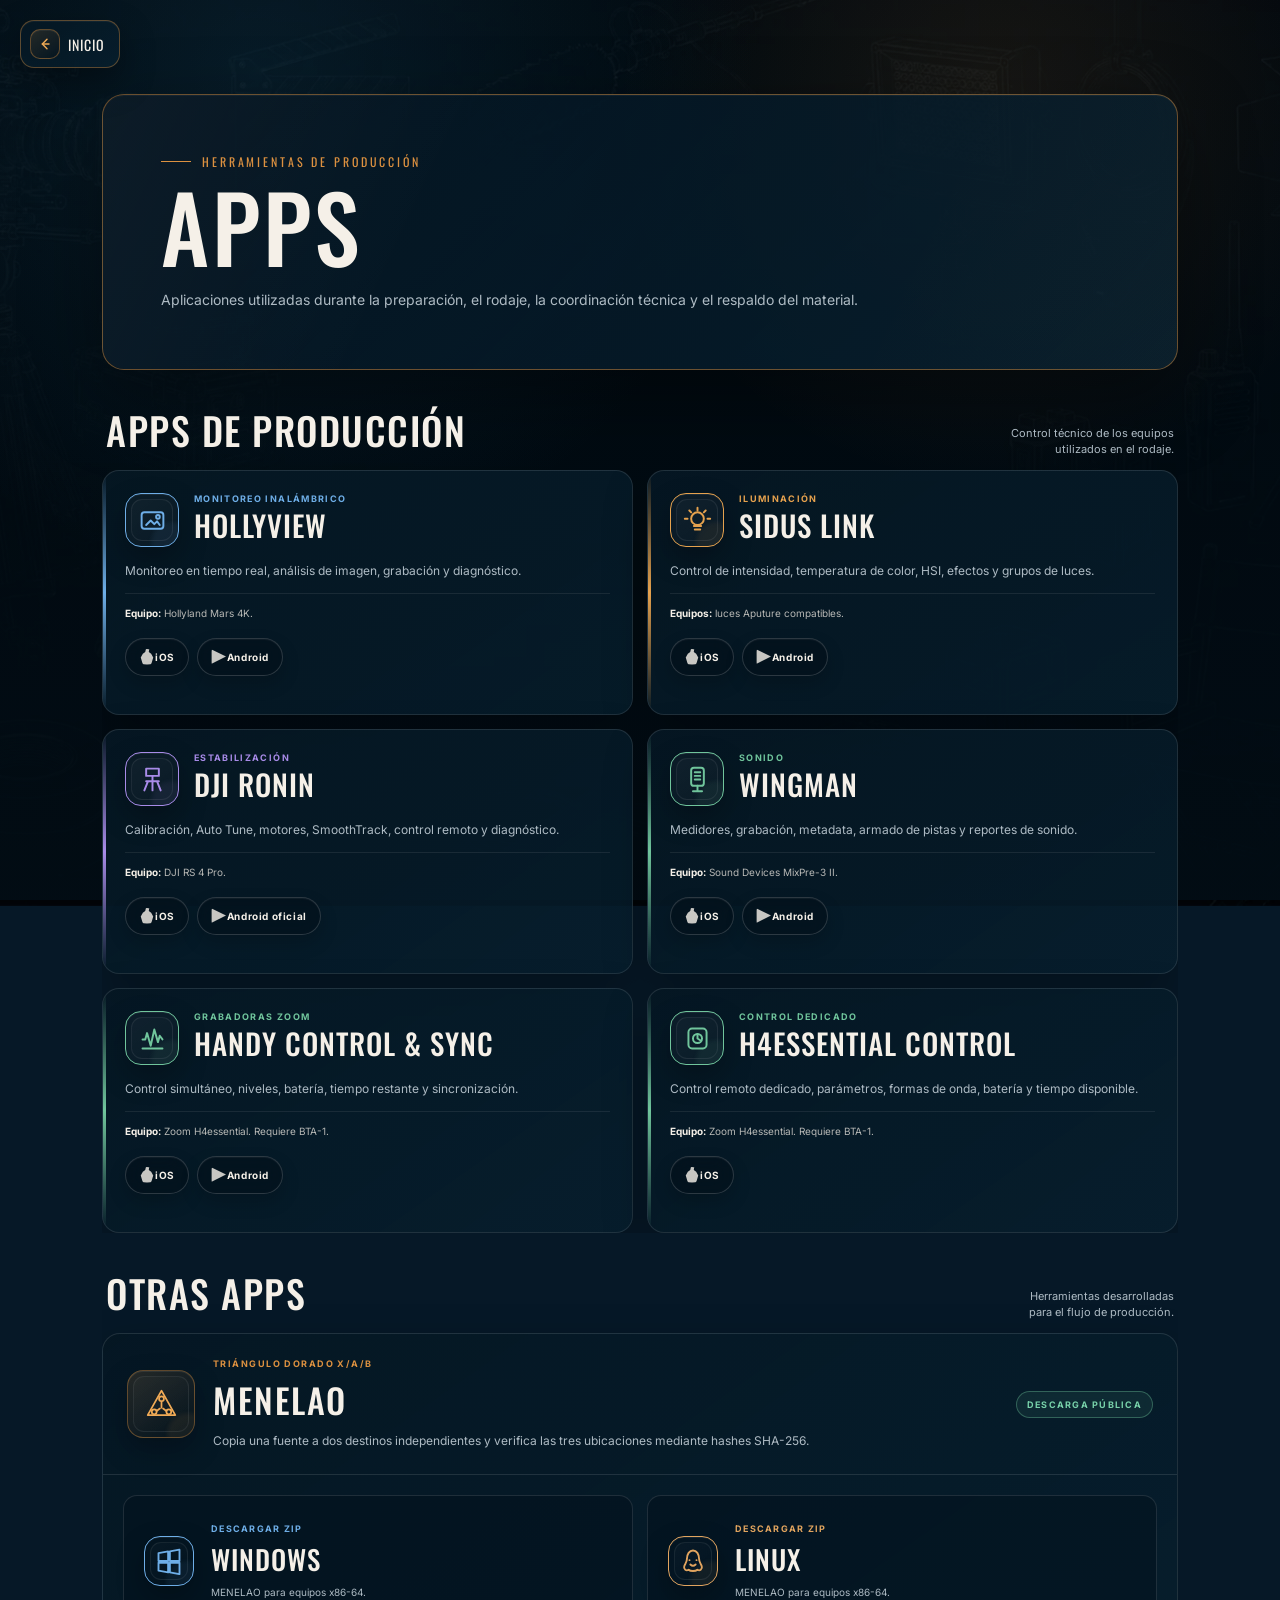
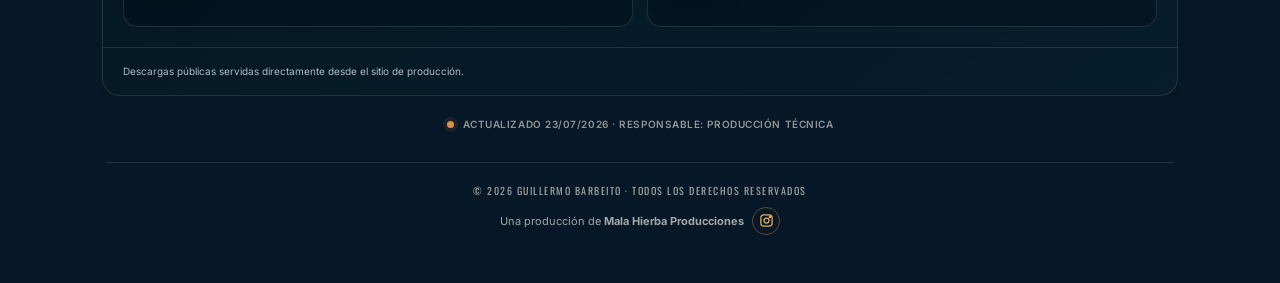
==== commit 259bfeca: "Separate Discord from Apps and add update ownership" ====
--- a/apps/index.html
+++ b/apps/index.html
@@ -14,223 +14,35 @@
 <link rel="preconnect" href="https://fonts.googleapis.com">
 <link rel="preconnect" href="https://fonts.gstatic.com" crossorigin>
 <link href="https://fonts.googleapis.com/css2?family=Inter:wght@500;600;700&family=Oswald:wght@400;500;600&display=swap" rel="stylesheet">
+<link rel="stylesheet" href="../site-touchup.css?v=20260723-1">
 <style>
 :root{color-scheme:dark;--bg:#061827;--ink:#f5f0e8;--muted:#aebbc4;--accent:#dc9140;--accent-strong:#f0aa56;--line:rgba(220,145,64,.48);--hair:rgba(255,255,255,.11);--focus:#ffd18f;--shadow:0 24px 68px rgba(0,0,0,.38)}
-*{box-sizing:border-box}
-html{min-height:100%;background:var(--bg)}
-body{margin:0;min-height:100vh;position:relative;isolation:isolate;overflow-x:hidden;color:var(--ink);font-family:Inter,system-ui,-apple-system,BlinkMacSystemFont,"Segoe UI",sans-serif;background:var(--bg)}
-body:before{content:"";position:fixed;inset:0;z-index:0;pointer-events:none;background:url("../assets/site-bg-1600.webp") center/cover no-repeat;filter:contrast(1.08) brightness(.54) saturate(.68);transform:scale(1.012)}
-body:after{content:"";position:fixed;inset:0;z-index:0;pointer-events:none;background:radial-gradient(circle at 78% 12%,rgba(220,145,64,.10),transparent 30%),radial-gradient(circle at 20% 8%,rgba(31,101,139,.20),transparent 38%),linear-gradient(180deg,rgba(2,13,21,.54),rgba(2,13,21,.94))}
-a{color:inherit}
-.page{position:relative;z-index:1;width:min(1120px,100%);margin:0 auto;padding:94px 22px 48px}
-.home-link{position:fixed;z-index:20;top:20px;left:20px;display:inline-flex;align-items:center;min-height:44px;padding:10px 16px;border:1px solid var(--line);border-radius:999px;background:rgba(4,20,32,.88);text-decoration:none;font-family:Oswald,Impact,sans-serif;font-size:14px;letter-spacing:.07em;text-transform:uppercase;box-shadow:0 12px 30px rgba(0,0,0,.32);backdrop-filter:blur(14px);-webkit-backdrop-filter:blur(14px);transition:transform .18s ease,border-color .18s ease,background .18s ease}
-.home-link:hover{transform:translateY(-2px);border-color:var(--accent-strong);background:rgba(7,28,42,.96)}
-.home-link:focus-visible,.store-button:focus-visible,.download-card:focus-visible,.instagram-link:focus-visible{outline:3px solid var(--focus);outline-offset:4px}
-.hero{position:relative;overflow:hidden;padding:clamp(30px,5vw,58px);border:1px solid var(--line);border-radius:20px;background:linear-gradient(135deg,rgba(4,19,31,.95),rgba(7,34,51,.78));box-shadow:var(--shadow);backdrop-filter:blur(17px);-webkit-backdrop-filter:blur(17px)}
-.hero:after{content:"";position:absolute;right:-56px;bottom:-82px;width:250px;height:250px;border:1px solid rgba(220,145,64,.14);border-radius:50%;box-shadow:0 0 0 28px rgba(220,145,64,.025),0 0 0 58px rgba(220,145,64,.018)}
-.hero-copy{position:relative;z-index:1;max-width:760px}
-.eyebrow{display:flex;align-items:center;gap:11px;margin:0 0 14px;color:var(--accent);font-family:Oswald,Impact,sans-serif;font-size:12px;font-weight:500;letter-spacing:.24em;text-transform:uppercase}
-.eyebrow:before{content:"";width:30px;height:1px;background:var(--accent)}
-h1{margin:0;font-family:Oswald,Impact,"Arial Narrow",sans-serif;font-size:clamp(54px,8vw,92px);font-weight:500;line-height:.92;letter-spacing:.035em;text-transform:uppercase;text-shadow:0 8px 30px rgba(0,0,0,.5)}
-.intro{max-width:700px;margin:19px 0 0;color:var(--muted);font-size:14px;line-height:1.65}
-.section{margin-top:32px}
-.section-heading{display:flex;align-items:end;justify-content:space-between;gap:20px;margin:0 4px 12px}
-.section-heading h2{margin:0;font-family:Oswald,Impact,sans-serif;font-size:clamp(28px,4vw,38px);font-weight:500;letter-spacing:.04em;text-transform:uppercase}
-.section-heading p{margin:0;color:var(--muted);font-size:11px;text-align:right;line-height:1.45}
-.tools-grid{display:grid;grid-template-columns:repeat(2,minmax(0,1fr));gap:14px}
-.tool-card{--tool:#6eaee7;position:relative;min-width:0;min-height:265px;padding:22px;overflow:hidden;border:1px solid var(--hair);border-radius:17px;background:linear-gradient(145deg,rgba(5,23,35,.93),rgba(7,31,46,.80));box-shadow:0 17px 44px rgba(0,0,0,.26);backdrop-filter:blur(15px);-webkit-backdrop-filter:blur(15px)}
-.tool-card:before{content:"";position:absolute;inset:0 auto 0 0;width:3px;background:linear-gradient(180deg,transparent,var(--tool),transparent);opacity:.82}
-.tool-card:after{content:"";position:absolute;right:-60px;top:-70px;width:180px;height:180px;border-radius:50%;background:radial-gradient(circle,color-mix(in srgb,var(--tool) 15%,transparent),transparent 68%);pointer-events:none}
-.tool-card.lighting{--tool:#e6a24e}.tool-card.motion{--tool:#a88be8}.tool-card.audio{--tool:#70c59c}.tool-card.communication{--tool:#7889ea}
-.tool-top{position:relative;z-index:1;display:flex;align-items:flex-start;gap:15px}
-.tool-icon{flex:0 0 auto;width:54px;height:54px;display:grid;place-items:center;border:1px solid var(--tool);border-radius:14px;background:rgba(255,255,255,.025);color:var(--tool)}
-.tool-icon svg{width:29px;height:29px;fill:none;stroke:currentColor;stroke-width:2;stroke-linecap:round;stroke-linejoin:round}
-.tool-copy{min-width:0}
-.tool-category{display:block;margin-bottom:6px;color:var(--tool);font-size:9px;font-weight:700;letter-spacing:.15em;text-transform:uppercase}
-.tool-copy h3{margin:0;font-family:Oswald,Impact,sans-serif;font-size:29px;font-weight:500;line-height:1.05;letter-spacing:.035em;text-transform:uppercase}
-.tool-description{position:relative;z-index:1;margin:15px 0 0;color:var(--muted);font-size:12px;line-height:1.55}
-.compatibility{position:relative;z-index:1;margin:12px 0 0;padding-top:12px;border-top:1px solid rgba(255,255,255,.08);color:rgba(245,240,232,.74);font-size:10px;line-height:1.5}
-.compatibility strong{color:var(--ink);font-weight:600}
-.store-row{position:relative;z-index:1;display:flex;flex-wrap:wrap;gap:8px;margin-top:17px}
-.store-button{display:inline-flex;align-items:center;justify-content:center;gap:8px;min-height:38px;padding:9px 13px;border:1px solid rgba(255,255,255,.16);border-radius:999px;background:rgba(2,15,24,.52);color:var(--ink);text-decoration:none;font-size:10px;font-weight:700;letter-spacing:.06em;transition:transform .17s ease,border-color .17s ease,background .17s ease}
-.store-button:hover{transform:translateY(-2px);border-color:var(--tool);background:rgba(9,38,55,.92)}
-.store-button svg{width:15px;height:15px;fill:none;stroke:currentColor;stroke-width:2;stroke-linecap:round;stroke-linejoin:round}
-.app-panel{overflow:hidden;border:1px solid var(--hair);border-radius:18px;background:linear-gradient(145deg,rgba(5,23,35,.93),rgba(7,31,46,.82));box-shadow:0 17px 44px rgba(0,0,0,.28);backdrop-filter:blur(15px);-webkit-backdrop-filter:blur(15px)}
-.app-header{display:flex;align-items:center;justify-content:space-between;gap:24px;padding:24px;border-bottom:1px solid var(--hair)}
-.app-identity{display:flex;align-items:center;gap:18px;min-width:0}
-.app-icon{flex:0 0 auto;width:68px;height:68px;display:grid;place-items:center;border:1px solid rgba(220,145,64,.40);border-radius:16px;background:linear-gradient(145deg,rgba(220,145,64,.15),rgba(4,17,27,.58));color:var(--accent-strong)}
-.app-icon svg{width:39px;height:39px;fill:none;stroke:currentColor;stroke-width:2;stroke-linecap:round;stroke-linejoin:round}
-.app-label{display:block;margin-bottom:5px;color:var(--accent);font-size:9px;font-weight:700;letter-spacing:.16em;text-transform:uppercase}
-.app-copy h3{margin:0;font-family:Oswald,Impact,sans-serif;font-size:34px;font-weight:500;letter-spacing:.045em;text-transform:uppercase}
-.app-copy p{margin:7px 0 0;color:var(--muted);font-size:12px;line-height:1.5}
-.status{flex:0 0 auto;padding:7px 10px;border:1px solid rgba(110,194,154,.38);border-radius:999px;background:rgba(110,194,154,.09);color:#78d2aa;font-size:9px;font-weight:700;letter-spacing:.14em;text-transform:uppercase}
-.downloads{display:grid;grid-template-columns:repeat(2,minmax(0,1fr));gap:14px;padding:20px}
-.download-card{--platform:#6eaee7;position:relative;min-height:132px;padding:20px 52px 20px 20px;display:grid;grid-template-columns:52px minmax(0,1fr);align-items:center;gap:15px;overflow:hidden;border:1px solid var(--hair);border-radius:14px;background:rgba(3,17,27,.45);text-decoration:none;transition:transform .18s ease,border-color .18s ease,background .18s ease}
-.download-card.linux{--platform:#e1a45f}
-.download-card:hover{transform:translateY(-3px);border-color:var(--platform);background:rgba(8,31,46,.94)}
-.platform-icon{width:50px;height:50px;display:grid;place-items:center;border:1px solid var(--platform);border-radius:13px;background:rgba(255,255,255,.025);color:var(--platform)}
-.platform-icon svg{width:28px;height:28px;fill:none;stroke:currentColor;stroke-width:2;stroke-linecap:round;stroke-linejoin:round}
-.platform-copy span{display:block;color:var(--platform);font-size:9px;font-weight:700;letter-spacing:.14em;text-transform:uppercase}
-.platform-copy strong{display:block;margin-top:5px;font-family:Oswald,Impact,sans-serif;font-size:27px;font-weight:500;letter-spacing:.04em;text-transform:uppercase}
-.platform-copy small{display:block;margin-top:6px;color:var(--muted);font-size:10px;line-height:1.4}
-.download-arrow{position:absolute;right:20px;top:50%;width:12px;height:12px;border-right:2px solid var(--platform);border-bottom:2px solid var(--platform);transform:translateY(-65%) rotate(45deg)}
-.app-footer{padding:16px 20px;border-top:1px solid var(--hair);color:var(--muted);font-size:10px;line-height:1.45}
-.site-footer{margin:30px 4px 0;padding:20px 16px 0;border-top:1px solid var(--hair);color:rgba(245,240,232,.66);text-align:center}
-.copyright{margin:0;font-family:Oswald,Impact,sans-serif;font-size:10px;letter-spacing:.15em;text-transform:uppercase}
-.producer{margin:9px 0 0;display:flex;align-items:center;justify-content:center;gap:8px;color:rgba(245,240,232,.76);font-size:11px;line-height:1.4}
-.producer strong{color:var(--ink);font-weight:600}
-.instagram-link{width:28px;height:28px;display:inline-grid;place-items:center;border:1px solid rgba(220,145,64,.42);border-radius:50%;color:var(--accent-strong);background:rgba(4,18,26,.46);text-decoration:none;transition:transform .18s ease,border-color .18s ease,background .18s ease}
-.instagram-link:hover{transform:translateY(-2px);border-color:var(--accent-strong);background:rgba(220,145,64,.14)}
-.instagram-link svg{width:15px;height:15px;fill:none;stroke:currentColor;stroke-width:2;stroke-linecap:round;stroke-linejoin:round}
-@media(max-width:760px){.page{padding:80px 15px 38px}.home-link{top:12px;left:12px}.hero{padding:29px 22px;border-radius:16px}.section-heading{align-items:start}.section-heading p{display:none}.tools-grid{grid-template-columns:1fr;gap:11px}.tool-card{min-height:0;padding:18px;border-radius:15px}.tool-icon{width:50px;height:50px}.tool-copy h3{font-size:26px}.store-button{flex:1 1 128px}.app-header{align-items:flex-start;padding:20px}.app-identity{align-items:flex-start}.app-icon{width:58px;height:58px}.app-icon svg{width:33px;height:33px}.app-copy h3{font-size:30px}.status{display:none}.downloads{grid-template-columns:1fr;padding:14px;gap:11px}.download-card{min-height:116px;padding:17px 48px 17px 16px;grid-template-columns:48px minmax(0,1fr);gap:13px}.platform-icon{width:46px;height:46px}.platform-copy strong{font-size:24px}.producer{flex-wrap:wrap;padding:0 12px}}
-@media(prefers-reduced-motion:reduce){.home-link,.store-button,.download-card,.instagram-link{transition:none}}
+*{box-sizing:border-box}html{min-height:100%;background:var(--bg)}body{margin:0;min-height:100vh;position:relative;isolation:isolate;overflow-x:hidden;color:var(--ink);font-family:Inter,system-ui,-apple-system,BlinkMacSystemFont,"Segoe UI",sans-serif;background:var(--bg)}
+body:before{content:"";position:fixed;inset:0;z-index:0;pointer-events:none;background:url("../assets/site-bg-1600.webp") center/cover no-repeat;filter:contrast(1.08) brightness(.54) saturate(.68);transform:scale(1.012)}body:after{content:"";position:fixed;inset:0;z-index:0;pointer-events:none;background:radial-gradient(circle at 78% 12%,rgba(220,145,64,.10),transparent 30%),radial-gradient(circle at 20% 8%,rgba(31,101,139,.20),transparent 38%),linear-gradient(180deg,rgba(2,13,21,.54),rgba(2,13,21,.94))}
+a{color:inherit}.page{position:relative;z-index:1;width:min(1120px,100%);margin:0 auto;padding:94px 22px 48px}.home-link{position:fixed;z-index:20;top:20px;left:20px;display:inline-flex;align-items:center;min-height:44px;padding:10px 16px;border:1px solid var(--line);border-radius:999px;background:rgba(4,20,32,.88);text-decoration:none;font-family:Oswald,Impact,sans-serif;font-size:14px;letter-spacing:.07em;text-transform:uppercase;box-shadow:0 12px 30px rgba(0,0,0,.32)}
+.hero{position:relative;overflow:hidden;padding:clamp(30px,5vw,58px);border:1px solid var(--line);border-radius:20px;background:linear-gradient(135deg,rgba(4,19,31,.95),rgba(7,34,51,.78));box-shadow:var(--shadow)}.eyebrow{display:flex;align-items:center;gap:11px;margin:0 0 14px;color:var(--accent);font-family:Oswald,Impact,sans-serif;font-size:12px;letter-spacing:.24em;text-transform:uppercase}.eyebrow:before{content:"";width:30px;height:1px;background:var(--accent)}h1{margin:0;font-family:Oswald,Impact,sans-serif;font-size:clamp(54px,8vw,92px);font-weight:500;line-height:.92;letter-spacing:.035em;text-transform:uppercase}.intro{max-width:720px;margin:19px 0 0;color:var(--muted);font-size:14px;line-height:1.65}
+.section{margin-top:32px}.section-heading{display:flex;align-items:end;justify-content:space-between;gap:20px;margin:0 4px 12px}.section-heading h2{margin:0;font-family:Oswald,Impact,sans-serif;font-size:clamp(28px,4vw,38px);font-weight:500;letter-spacing:.04em;text-transform:uppercase}.section-heading p{margin:0;color:var(--muted);font-size:11px;text-align:right;line-height:1.45}.tools-grid{display:grid;grid-template-columns:repeat(2,minmax(0,1fr));gap:14px}
+.tool-card{--tool:#6eaee7;position:relative;min-width:0;min-height:245px;padding:22px;overflow:hidden;border:1px solid var(--hair);border-radius:17px;background:linear-gradient(145deg,rgba(5,23,35,.93),rgba(7,31,46,.80));box-shadow:0 17px 44px rgba(0,0,0,.26)}.tool-card:before{content:"";position:absolute;inset:0 auto 0 0;width:3px;background:linear-gradient(180deg,transparent,var(--tool),transparent)}.tool-card.lighting{--tool:#e6a24e}.tool-card.motion{--tool:#a88be8}.tool-card.audio{--tool:#70c59c}.tool-top{position:relative;z-index:1;display:flex;align-items:flex-start;gap:15px}.tool-icon{flex:0 0 auto;width:54px;height:54px;display:grid;place-items:center;border:1px solid var(--tool);border-radius:14px;background:rgba(255,255,255,.025);color:var(--tool)}.tool-icon svg{width:29px;height:29px;fill:none;stroke:currentColor;stroke-width:2;stroke-linecap:round;stroke-linejoin:round}.tool-category{display:block;margin-bottom:6px;color:var(--tool);font-size:9px;font-weight:700;letter-spacing:.15em;text-transform:uppercase}.tool-copy h3{margin:0;font-family:Oswald,Impact,sans-serif;font-size:29px;font-weight:500;line-height:1.05;letter-spacing:.035em;text-transform:uppercase}.tool-description{position:relative;z-index:1;margin:15px 0 0;color:var(--muted);font-size:12px;line-height:1.55}.compatibility{position:relative;z-index:1;margin:12px 0 0;padding-top:12px;border-top:1px solid rgba(255,255,255,.08);color:rgba(245,240,232,.74);font-size:10px;line-height:1.5}.compatibility strong{color:var(--ink)}.store-row{position:relative;z-index:1;display:flex;flex-wrap:wrap;gap:8px;margin-top:17px}.store-button{display:inline-flex;align-items:center;justify-content:center;min-height:38px;padding:9px 13px;border:1px solid rgba(255,255,255,.16);border-radius:999px;background:rgba(2,15,24,.52);text-decoration:none;font-size:10px;font-weight:700;letter-spacing:.06em}.store-button:hover{border-color:var(--tool)}
+.app-panel{overflow:hidden;border:1px solid var(--hair);border-radius:18px;background:linear-gradient(145deg,rgba(5,23,35,.93),rgba(7,31,46,.82));box-shadow:0 17px 44px rgba(0,0,0,.28)}.app-header{display:flex;align-items:center;justify-content:space-between;gap:24px;padding:24px;border-bottom:1px solid var(--hair)}.app-identity{display:flex;align-items:center;gap:18px}.app-icon{flex:0 0 auto;width:68px;height:68px;display:grid;place-items:center;border:1px solid rgba(220,145,64,.40);border-radius:16px;background:linear-gradient(145deg,rgba(220,145,64,.15),rgba(4,17,27,.58));color:var(--accent-strong)}.app-icon svg{width:39px;height:39px;fill:none;stroke:currentColor;stroke-width:2;stroke-linecap:round;stroke-linejoin:round}.app-label{display:block;margin-bottom:5px;color:var(--accent);font-size:9px;font-weight:700;letter-spacing:.16em;text-transform:uppercase}.app-copy h3{margin:0;font-family:Oswald,Impact,sans-serif;font-size:34px;font-weight:500;letter-spacing:.045em;text-transform:uppercase}.app-copy p{margin:7px 0 0;color:var(--muted);font-size:12px;line-height:1.5}.status{flex:0 0 auto;padding:7px 10px;border:1px solid rgba(110,194,154,.38);border-radius:999px;background:rgba(110,194,154,.09);color:#78d2aa;font-size:9px;font-weight:700;letter-spacing:.14em;text-transform:uppercase}.downloads{display:grid;grid-template-columns:repeat(2,minmax(0,1fr));gap:14px;padding:20px}.download-card{--platform:#6eaee7;position:relative;min-height:132px;padding:20px 52px 20px 20px;display:grid;grid-template-columns:52px minmax(0,1fr);align-items:center;gap:15px;border:1px solid var(--hair);border-radius:14px;background:rgba(3,17,27,.45);text-decoration:none}.download-card.linux{--platform:#e1a45f}.download-card:hover{border-color:var(--platform)}.platform-icon{width:50px;height:50px;display:grid;place-items:center;border:1px solid var(--platform);border-radius:13px;color:var(--platform)}.platform-icon svg{width:28px;height:28px;fill:none;stroke:currentColor;stroke-width:2;stroke-linecap:round;stroke-linejoin:round}.platform-copy span{display:block;color:var(--platform);font-size:9px;font-weight:700;letter-spacing:.14em;text-transform:uppercase}.platform-copy strong{display:block;margin-top:5px;font-family:Oswald,Impact,sans-serif;font-size:27px;font-weight:500;letter-spacing:.04em;text-transform:uppercase}.platform-copy small{display:block;margin-top:6px;color:var(--muted);font-size:10px;line-height:1.4}.app-footer{padding:16px 20px;border-top:1px solid var(--hair);color:var(--muted);font-size:10px;line-height:1.45}
+.page-meta{display:flex;align-items:center;justify-content:center;gap:9px;margin:22px 4px 0;color:rgba(245,240,232,.58);font-size:10px;font-weight:600;letter-spacing:.055em;line-height:1.45;text-align:center;text-transform:uppercase}.page-meta:before{content:"";width:7px;height:7px;border-radius:50%;background:var(--accent);box-shadow:0 0 0 4px rgba(220,145,64,.09)}.site-footer{margin:30px 4px 0;padding:20px 16px 0;border-top:1px solid var(--hair);color:rgba(245,240,232,.66);text-align:center}.copyright{margin:0;font-family:Oswald,Impact,sans-serif;font-size:10px;letter-spacing:.15em;text-transform:uppercase}.producer{margin:9px 0 0;display:flex;align-items:center;justify-content:center;gap:8px;font-size:11px}.instagram-link{width:28px;height:28px;display:inline-grid;place-items:center;border:1px solid rgba(220,145,64,.42);border-radius:50%;color:var(--accent-strong)}.instagram-link svg{width:15px;height:15px;fill:none;stroke:currentColor;stroke-width:2}
+@media(max-width:760px){.page{padding:80px 15px 38px}.home-link{top:12px;left:12px}.hero{padding:29px 22px;border-radius:16px}.section-heading p{display:none}.tools-grid,.downloads{grid-template-columns:1fr}.tool-card{min-height:0;padding:18px}.store-button{flex:1 1 128px}.app-header{align-items:flex-start;padding:20px}.app-icon{width:58px;height:58px}.status{display:none}.downloads{padding:14px}.producer{flex-wrap:wrap}}
 </style>
-<link rel="stylesheet" href="../site-touchup.css?v=20260723-1">
-<link rel="preload" as="image" href="../assets/site-bg-1600.webp" fetchpriority="high">
 </head>
 <body>
 <a class="home-link" href="../" aria-label="Volver al inicio"><span class="home-icon" aria-hidden="true"><svg viewBox="0 0 24 24"><path d="M15 5l-7 7 7 7"></path><path d="M8 12h10"></path></svg></span><span>Inicio</span></a>
 <main class="page">
-  <header class="hero">
-    <div class="hero-copy">
-      <p class="eyebrow">Herramientas de producción</p>
-      <h1>Apps</h1>
-      <p class="intro">Aplicaciones utilizadas por el equipo durante la preparación, el rodaje, la coordinación técnica y el respaldo del material.</p>
-    </div>
-  </header>
-
-  <section class="section" aria-labelledby="production-title">
-    <header class="section-heading">
-      <h2 id="production-title">Apps de producción</h2>
-      <p>Control y coordinación<br>de los equipos del rodaje.</p>
-    </header>
-
-    <div class="tools-grid">
-      <article class="tool-card">
-        <div class="tool-top">
-          <span class="tool-icon" aria-hidden="true"><svg viewBox="0 0 32 32"><rect x="4" y="7" width="24" height="18" rx="3"></rect><path d="M9 21l5-5 4 4 3-3 3 4"></path><circle cx="22" cy="12" r="2"></circle></svg></span>
-          <div class="tool-copy"><span class="tool-category">Monitoreo inalámbrico</span><h3>HollyView</h3></div>
-        </div>
-        <p class="tool-description">Monitoreo en tiempo real, análisis de imagen, grabación y diagnóstico del sistema de transmisión.</p>
-        <p class="compatibility"><strong>Equipo:</strong> Hollyland Mars 4K.</p>
-        <div class="store-row">
-          <a class="store-button" href="https://apps.apple.com/uy/app/hollyview/id1460631425" target="_blank" rel="noopener noreferrer">iOS</a>
-          <a class="store-button" href="https://play.google.com/store/apps/details?id=com.hollyview" target="_blank" rel="noopener noreferrer">Android</a>
-        </div>
-      </article>
-
-      <article class="tool-card lighting">
-        <div class="tool-top">
-          <span class="tool-icon" aria-hidden="true"><svg viewBox="0 0 32 32"><circle cx="16" cy="14" r="7"></circle><path d="M12 22h8M13 26h6M16 2v3M5 14H2M30 14h-3M7 5l2 2M25 5l-2 2"></path></svg></span>
-          <div class="tool-copy"><span class="tool-category">Iluminación</span><h3>Sidus Link</h3></div>
-        </div>
-        <p class="tool-description">Control de intensidad, temperatura de color, HSI, efectos, grupos de luces y presets.</p>
-        <p class="compatibility"><strong>Equipos:</strong> luces Aputure compatibles.</p>
-        <div class="store-row">
-          <a class="store-button" href="https://apps.apple.com/ar/app/sidus-link/id1471951977" target="_blank" rel="noopener noreferrer">iOS</a>
-          <a class="store-button" href="https://play.google.com/store/apps/details?id=creativity.intelligence.application.sidus.link" target="_blank" rel="noopener noreferrer">Android</a>
-        </div>
-      </article>
-
-      <article class="tool-card motion">
-        <div class="tool-top">
-          <span class="tool-icon" aria-hidden="true"><svg viewBox="0 0 32 32"><path d="M9 4h14v8H9zM16 12v6M9 18h14M11 18l-4 10M21 18l4 10M16 18v10"></path></svg></span>
-          <div class="tool-copy"><span class="tool-category">Estabilización</span><h3>DJI Ronin</h3></div>
-        </div>
-        <p class="tool-description">Calibración, Auto Tune, configuración de motores, SmoothTrack, control remoto y diagnóstico.</p>
-        <p class="compatibility"><strong>Equipo:</strong> DJI RS 4 Pro.</p>
-        <div class="store-row">
-          <a class="store-button" href="https://apps.apple.com/es/app/dji-ronin/id1282848185" target="_blank" rel="noopener noreferrer">iOS</a>
-          <a class="store-button" href="https://www.dji.com/downloads/djiapp/dji-ronin" target="_blank" rel="noopener noreferrer">Android oficial</a>
-        </div>
-      </article>
-
-      <article class="tool-card audio">
-        <div class="tool-top">
-          <span class="tool-icon" aria-hidden="true"><svg viewBox="0 0 32 32"><rect x="9" y="3" width="14" height="20" rx="3"></rect><path d="M13 8h6M13 12h6M13 16h6M16 23v6M11 29h10"></path></svg></span>
-          <div class="tool-copy"><span class="tool-category">Sonido</span><h3>Wingman</h3></div>
-        </div>
-        <p class="tool-description">Medidores, inicio y parada de grabación, metadata, armado de pistas y reportes de sonido.</p>
-        <p class="compatibility"><strong>Equipo:</strong> Sound Devices MixPre-3 II.</p>
-        <div class="store-row">
-          <a class="store-button" href="https://apps.apple.com/uy/app/sound-devices-wingman/id1137249438" target="_blank" rel="noopener noreferrer">iOS</a>
-          <a class="store-button" href="https://play.google.com/store/apps/details?id=com.sounddevices.Wingman" target="_blank" rel="noopener noreferrer">Android</a>
-        </div>
-      </article>
-
-      <article class="tool-card audio">
-        <div class="tool-top">
-          <span class="tool-icon" aria-hidden="true"><svg viewBox="0 0 32 32"><path d="M5 17h3l2-7 4 14 4-18 4 14 2-7 3 4"></path><path d="M5 27h22"></path></svg></span>
-          <div class="tool-copy"><span class="tool-category">Grabadoras Zoom</span><h3>Handy Control &amp; Sync</h3></div>
-        </div>
-        <p class="tool-description">Control simultáneo, niveles, batería, tiempo restante y sincronización de fecha, hora y timecode.</p>
-        <p class="compatibility"><strong>Equipo:</strong> Zoom H4essential. Requiere adaptador Bluetooth BTA-1 y firmware compatible.</p>
-        <div class="store-row">
-          <a class="store-button" href="https://apps.apple.com/es/app/zoom-handy-control-sync/id6514314269" target="_blank" rel="noopener noreferrer">iOS</a>
-          <a class="store-button" href="https://play.google.com/store/apps/details?id=com.zoom.handycontrol" target="_blank" rel="noopener noreferrer">Android</a>
-        </div>
-      </article>
-
-      <article class="tool-card audio">
-        <div class="tool-top">
-          <span class="tool-icon" aria-hidden="true"><svg viewBox="0 0 32 32"><rect x="6" y="5" width="20" height="22" rx="4"></rect><circle cx="16" cy="16" r="5"></circle><path d="M16 11v5l3 2"></path></svg></span>
-          <div class="tool-copy"><span class="tool-category">Control dedicado</span><h3>H4essential Control</h3></div>
-        </div>
-        <p class="tool-description">Control remoto dedicado del H4essential, parámetros, formas de onda, batería y tiempo disponible.</p>
-        <p class="compatibility"><strong>Equipo:</strong> Zoom H4essential. Requiere adaptador Bluetooth BTA-1.</p>
-        <div class="store-row">
-          <a class="store-button" href="https://apps.apple.com/uy/app/h4essential-control/id6467176781" target="_blank" rel="noopener noreferrer">iOS</a>
-        </div>
-      </article>
-
-      <article class="tool-card communication">
-        <div class="tool-top">
-          <span class="tool-icon" aria-hidden="true"><svg viewBox="0 0 32 32"><path d="M8 8c5-3 11-3 16 0l3 15c-4 3-7 4-9 4l-2-3-2 3c-2 0-5-1-9-4z"></path><circle cx="12" cy="17" r="1.5"></circle><circle cx="20" cy="17" r="1.5"></circle><path d="M11 21c3 2 7 2 10 0"></path></svg></span>
-          <div class="tool-copy"><span class="tool-category">Comunicación del equipo</span><h3>Discord</h3></div>
-        </div>
-        <p class="tool-description">Canales de texto y voz para coordinación general, avisos, departamentos y comunicación durante la producción.</p>
-        <p class="compatibility"><strong>Uso:</strong> equipo de producción y rodaje.</p>
-        <div class="store-row">
-          <a class="store-button" href="https://apps.apple.com/uy/app/discord-conversa-y-juega/id985746746" target="_blank" rel="noopener noreferrer">iOS</a>
-          <a class="store-button" href="https://play.google.com/store/apps/details?id=com.discord" target="_blank" rel="noopener noreferrer">Android</a>
-        </div>
-      </article>
-    </div>
-  </section>
-
-  <section class="section" aria-labelledby="other-apps-title">
-    <header class="section-heading">
-      <h2 id="other-apps-title">Otras apps</h2>
-      <p>Herramientas desarrolladas<br>para el flujo de producción.</p>
-    </header>
-
-    <article class="app-panel">
-      <header class="app-header">
-        <div class="app-identity">
-          <span class="app-icon" aria-hidden="true"><svg viewBox="0 0 48 48"><path d="M24 7l17 30H7z"></path><circle cx="24" cy="17" r="3"></circle><circle cx="15" cy="33" r="3"></circle><circle cx="33" cy="33" r="3"></circle><path d="M24 20v8M18 32l4-3M30 32l-4-3"></path></svg></span>
-          <div class="app-copy"><span class="app-label">Triángulo Dorado X/A/B</span><h3>MENELAO</h3><p>Copia una fuente a dos destinos independientes y verifica las tres ubicaciones mediante hashes SHA-256.</p></div>
-        </div>
-        <span class="status">Descarga pública</span>
-      </header>
-
-      <div class="downloads">
-        <a class="download-card windows" href="downloads/MENELAO-windows-x86_64.zip?v=20260723" target="_blank" rel="noopener noreferrer" aria-label="Descargar MENELAO para Windows en una pestaña nueva">
-          <span class="platform-icon" aria-hidden="true"><svg viewBox="0 0 32 32"><path d="M4 7l11-2v11H4zM17 5l11-2v13H17zM4 18h11v11L4 27zM17 18h11v13l-11-2z"></path></svg></span>
-          <span class="platform-copy"><span>Descargar ZIP</span><strong>Windows</strong><small>MENELAO para equipos x86-64.</small></span><span class="download-arrow" aria-hidden="true"></span>
-        </a>
-        <a class="download-card linux" href="downloads/MENELAO-linux-x86_64.zip?v=20260723" target="_blank" rel="noopener noreferrer" aria-label="Descargar MENELAO para Linux en una pestaña nueva">
-          <span class="platform-icon" aria-hidden="true"><svg viewBox="0 0 32 32"><path d="M16 4c-4 0-7 4-7 10 0 3-2 5-3 8-1 3 2 6 5 4 2 2 8 2 10 0 3 2 6-1 5-4-1-3-3-5-3-8 0-6-3-10-7-10z"></path><path d="M12 15h.01M20 15h.01M13 20c2 2 4 2 6 0"></path></svg></span>
-          <span class="platform-copy"><span>Descargar ZIP</span><strong>Linux</strong><small>MENELAO para equipos x86-64.</small></span><span class="download-arrow" aria-hidden="true"></span>
-        </a>
-      </div>
-      <footer class="app-footer">Descargas públicas servidas directamente desde el sitio de producción. La página de Jona permanece abierta.</footer>
-    </article>
-  </section>
-
-  <footer class="site-footer">
-    <p class="copyright">© 2026 Guillermo Barbeito · Todos los derechos reservados</p>
-    <p class="producer"><span>Una producción de <strong>Mala Hierba Producciones</strong></span><a class="instagram-link" href="https://www.instagram.com/hierbamalafilms?igsh=MTh5YXJkYjIzYWty" target="_blank" rel="noopener noreferrer" aria-label="Instagram de Mala Hierba Producciones"><svg viewBox="0 0 24 24" aria-hidden="true"><rect x="3" y="3" width="18" height="18" rx="5"></rect><circle cx="12" cy="12" r="4"></circle><circle cx="17.5" cy="6.5" r="1"></circle></svg></a></p>
-  </footer>
+<header class="hero"><p class="eyebrow">Herramientas de producción</p><h1>Apps</h1><p class="intro">Aplicaciones utilizadas durante la preparación, el rodaje, la coordinación técnica y el respaldo del material.</p></header>
+<section class="section" aria-labelledby="production-title"><header class="section-heading"><h2 id="production-title">Apps de producción</h2><p>Control técnico de los equipos<br>utilizados en el rodaje.</p></header><div class="tools-grid">
+<article class="tool-card"><div class="tool-top"><span class="tool-icon"><svg viewBox="0 0 32 32"><rect x="4" y="7" width="24" height="18" rx="3"></rect><path d="M9 21l5-5 4 4 3-3 3 4"></path><circle cx="22" cy="12" r="2"></circle></svg></span><div class="tool-copy"><span class="tool-category">Monitoreo inalámbrico</span><h3>HollyView</h3></div></div><p class="tool-description">Monitoreo en tiempo real, análisis de imagen, grabación y diagnóstico.</p><p class="compatibility"><strong>Equipo:</strong> Hollyland Mars 4K.</p><div class="store-row"><a class="store-button" href="https://apps.apple.com/uy/app/hollyview/id1460631425" target="_blank" rel="noopener noreferrer">iOS</a><a class="store-button" href="https://play.google.com/store/apps/details?id=com.hollyview" target="_blank" rel="noopener noreferrer">Android</a></div></article>
+<article class="tool-card lighting"><div class="tool-top"><span class="tool-icon"><svg viewBox="0 0 32 32"><circle cx="16" cy="14" r="7"></circle><path d="M12 22h8M13 26h6M16 2v3M5 14H2M30 14h-3M7 5l2 2M25 5l-2 2"></path></svg></span><div class="tool-copy"><span class="tool-category">Iluminación</span><h3>Sidus Link</h3></div></div><p class="tool-description">Control de intensidad, temperatura de color, HSI, efectos y grupos de luces.</p><p class="compatibility"><strong>Equipos:</strong> luces Aputure compatibles.</p><div class="store-row"><a class="store-button" href="https://apps.apple.com/ar/app/sidus-link/id1471951977" target="_blank" rel="noopener noreferrer">iOS</a><a class="store-button" href="https://play.google.com/store/apps/details?id=creativity.intelligence.application.sidus.link" target="_blank" rel="noopener noreferrer">Android</a></div></article>
+<article class="tool-card motion"><div class="tool-top"><span class="tool-icon"><svg viewBox="0 0 32 32"><path d="M9 4h14v8H9zM16 12v6M9 18h14M11 18l-4 10M21 18l4 10M16 18v10"></path></svg></span><div class="tool-copy"><span class="tool-category">Estabilización</span><h3>DJI Ronin</h3></div></div><p class="tool-description">Calibración, Auto Tune, motores, SmoothTrack, control remoto y diagnóstico.</p><p class="compatibility"><strong>Equipo:</strong> DJI RS 4 Pro.</p><div class="store-row"><a class="store-button" href="https://apps.apple.com/es/app/dji-ronin/id1282848185" target="_blank" rel="noopener noreferrer">iOS</a><a class="store-button" href="https://www.dji.com/downloads/djiapp/dji-ronin" target="_blank" rel="noopener noreferrer">Android oficial</a></div></article>
+<article class="tool-card audio"><div class="tool-top"><span class="tool-icon"><svg viewBox="0 0 32 32"><rect x="9" y="3" width="14" height="20" rx="3"></rect><path d="M13 8h6M13 12h6M13 16h6M16 23v6M11 29h10"></path></svg></span><div class="tool-copy"><span class="tool-category">Sonido</span><h3>Wingman</h3></div></div><p class="tool-description">Medidores, grabación, metadata, armado de pistas y reportes de sonido.</p><p class="compatibility"><strong>Equipo:</strong> Sound Devices MixPre-3 II.</p><div class="store-row"><a class="store-button" href="https://apps.apple.com/uy/app/sound-devices-wingman/id1137249438" target="_blank" rel="noopener noreferrer">iOS</a><a class="store-button" href="https://play.google.com/store/apps/details?id=com.sounddevices.Wingman" target="_blank" rel="noopener noreferrer">Android</a></div></article>
+<article class="tool-card audio"><div class="tool-top"><span class="tool-icon"><svg viewBox="0 0 32 32"><path d="M5 17h3l2-7 4 14 4-18 4 14 2-7 3 4"></path><path d="M5 27h22"></path></svg></span><div class="tool-copy"><span class="tool-category">Grabadoras Zoom</span><h3>Handy Control &amp; Sync</h3></div></div><p class="tool-description">Control simultáneo, niveles, batería, tiempo restante y sincronización.</p><p class="compatibility"><strong>Equipo:</strong> Zoom H4essential. Requiere BTA-1.</p><div class="store-row"><a class="store-button" href="https://apps.apple.com/es/app/zoom-handy-control-sync/id6514314269" target="_blank" rel="noopener noreferrer">iOS</a><a class="store-button" href="https://play.google.com/store/apps/details?id=com.zoom.handycontrol" target="_blank" rel="noopener noreferrer">Android</a></div></article>
+<article class="tool-card audio"><div class="tool-top"><span class="tool-icon"><svg viewBox="0 0 32 32"><rect x="6" y="5" width="20" height="22" rx="4"></rect><circle cx="16" cy="16" r="5"></circle><path d="M16 11v5l3 2"></path></svg></span><div class="tool-copy"><span class="tool-category">Control dedicado</span><h3>H4essential Control</h3></div></div><p class="tool-description">Control remoto dedicado, parámetros, formas de onda, batería y tiempo disponible.</p><p class="compatibility"><strong>Equipo:</strong> Zoom H4essential. Requiere BTA-1.</p><div class="store-row"><a class="store-button" href="https://apps.apple.com/uy/app/h4essential-control/id6467176781" target="_blank" rel="noopener noreferrer">iOS</a></div></article>
+</div></section>
+<section class="section" aria-labelledby="other-apps-title"><header class="section-heading"><h2 id="other-apps-title">Otras apps</h2><p>Herramientas desarrolladas<br>para el flujo de producción.</p></header><article class="app-panel"><header class="app-header"><div class="app-identity"><span class="app-icon"><svg viewBox="0 0 48 48"><path d="M24 7l17 30H7z"></path><circle cx="24" cy="17" r="3"></circle><circle cx="15" cy="33" r="3"></circle><circle cx="33" cy="33" r="3"></circle><path d="M24 20v8M18 32l4-3M30 32l-4-3"></path></svg></span><div class="app-copy"><span class="app-label">Triángulo Dorado X/A/B</span><h3>MENELAO</h3><p>Copia una fuente a dos destinos independientes y verifica las tres ubicaciones mediante hashes SHA-256.</p></div></div><span class="status">Descarga pública</span></header><div class="downloads"><a class="download-card" href="downloads/MENELAO-windows-x86_64.zip?v=20260723" target="_blank" rel="noopener noreferrer"><span class="platform-icon"><svg viewBox="0 0 32 32"><path d="M4 7l11-2v11H4zM17 5l11-2v13H17zM4 18h11v11L4 27zM17 18h11v13l-11-2z"></path></svg></span><span class="platform-copy"><span>Descargar ZIP</span><strong>Windows</strong><small>MENELAO para equipos x86-64.</small></span></a><a class="download-card linux" href="downloads/MENELAO-linux-x86_64.zip?v=20260723" target="_blank" rel="noopener noreferrer"><span class="platform-icon"><svg viewBox="0 0 32 32"><path d="M16 4c-4 0-7 4-7 10 0 3-2 5-3 8-1 3 2 6 5 4 2 2 8 2 10 0 3 2 6-1 5-4-1-3-3-5-3-8 0-6-3-10-7-10z"></path><path d="M12 15h.01M20 15h.01M13 20c2 2 4 2 6 0"></path></svg></span><span class="platform-copy"><span>Descargar ZIP</span><strong>Linux</strong><small>MENELAO para equipos x86-64.</small></span></a></div><footer class="app-footer">Descargas públicas servidas directamente desde el sitio de producción.</footer></article></section>
+<p class="page-meta"><span>Actualizado 23/07/2026 · Responsable: Producción técnica</span></p>
+<footer class="site-footer"><p class="copyright">© 2026 Guillermo Barbeito · Todos los derechos reservados</p><p class="producer"><span>Una producción de <strong>Mala Hierba Producciones</strong></span><a class="instagram-link" href="https://www.instagram.com/hierbamalafilms?igsh=MTh5YXJkYjIzYWty" target="_blank" rel="noopener noreferrer" aria-label="Instagram de Mala Hierba Producciones"><svg viewBox="0 0 24 24"><rect x="3" y="3" width="18" height="18" rx="5"></rect><circle cx="12" cy="12" r="4"></circle><circle cx="17.5" cy="6.5" r="1"></circle></svg></a></p></footer>
 </main>
 </body>
 </html>
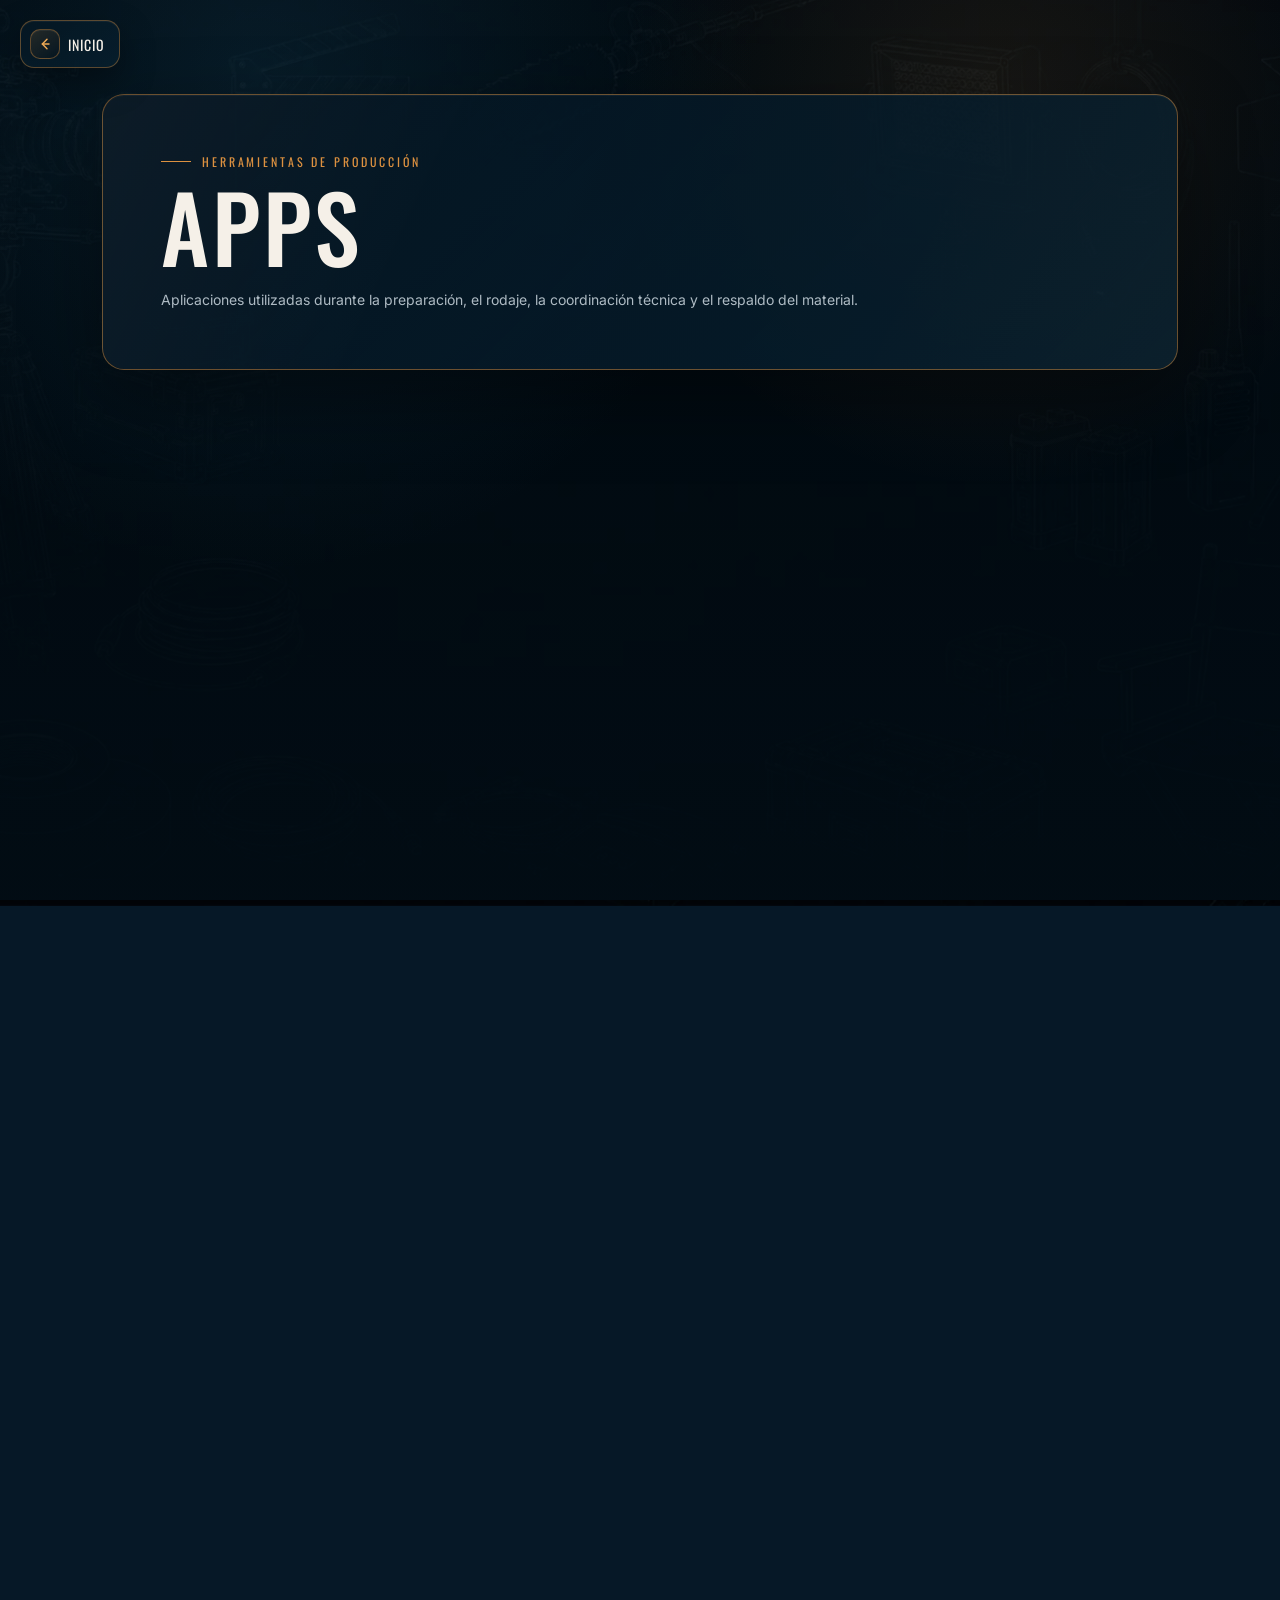
==== commit c082ce98: "Apply automated site QA fixes" ====
--- a/apps/index.html
+++ b/apps/index.html
@@ -4,12 +4,34 @@
 <meta charset="utf-8">
 <meta name="viewport" content="width=device-width,initial-scale=1,viewport-fit=cover">
 <meta name="theme-color" content="#061827">
+<meta name="color-scheme" content="dark">
+<meta name="mobile-web-app-capable" content="yes">
+<meta name="apple-mobile-web-app-capable" content="yes">
+<meta name="apple-mobile-web-app-status-bar-style" content="black-translucent">
+<meta name="apple-mobile-web-app-title" content="Jona Ops">
+<meta name="format-detection" content="telephone=no">
 <link rel="icon" href="../favicon.svg?v=3" type="image/svg+xml" sizes="any">
 <link rel="icon" type="image/png" sizes="32x32" href="../favicon-32x32.png">
 <link rel="icon" type="image/png" sizes="16x16" href="../favicon-16x16.png">
 <link rel="apple-touch-icon" sizes="180x180" href="../apple-touch-icon.png">
+<link rel="icon" type="image/png" sizes="192x192" href="../android-chrome-192x192.png">
 <meta name="description" content="Aplicaciones y descargas para la producción de Jona tenía 15 años.">
 <link rel="canonical" href="https://jrrguille-bit.github.io/jona-logistica/apps/">
+<meta property="og:title" content="Apps — Jona tenía 15 años">
+<meta property="og:description" content="Aplicaciones y descargas para la producción de Jona tenía 15 años.">
+<meta property="og:type" content="website">
+<meta property="og:url" content="https://jrrguille-bit.github.io/jona-logistica/apps/">
+<meta property="og:image" content="https://jrrguille-bit.github.io/jona-logistica/social-preview-jona-1200x630.jpg">
+<meta property="og:image:secure_url" content="https://jrrguille-bit.github.io/jona-logistica/social-preview-jona-1200x630.jpg">
+<meta property="og:image:type" content="image/jpeg">
+<meta property="og:image:width" content="1200">
+<meta property="og:image:height" content="630">
+<meta property="og:image:alt" content="Apps — Jona tenía 15 años">
+<meta name="twitter:card" content="summary_large_image">
+<meta name="twitter:title" content="Apps — Jona tenía 15 años">
+<meta name="twitter:description" content="Aplicaciones y descargas para la producción de Jona tenía 15 años.">
+<meta name="twitter:image" content="https://jrrguille-bit.github.io/jona-logistica/social-preview-jona-1200x630.jpg">
+<meta name="twitter:image:alt" content="Apps — Jona tenía 15 años">
 <title>Apps — Jona tenía 15 años</title>
 <link rel="preconnect" href="https://fonts.googleapis.com">
 <link rel="preconnect" href="https://fonts.gstatic.com" crossorigin>
@@ -27,10 +49,12 @@
 .page-meta{display:flex;align-items:center;justify-content:center;gap:9px;margin:22px 4px 0;color:rgba(245,240,232,.58);font-size:10px;font-weight:600;letter-spacing:.055em;line-height:1.45;text-align:center;text-transform:uppercase}.page-meta:before{content:"";width:7px;height:7px;border-radius:50%;background:var(--accent);box-shadow:0 0 0 4px rgba(220,145,64,.09)}.site-footer{margin:30px 4px 0;padding:20px 16px 0;border-top:1px solid var(--hair);color:rgba(245,240,232,.66);text-align:center}.copyright{margin:0;font-family:Oswald,Impact,sans-serif;font-size:10px;letter-spacing:.15em;text-transform:uppercase}.producer{margin:9px 0 0;display:flex;align-items:center;justify-content:center;gap:8px;font-size:11px}.instagram-link{width:28px;height:28px;display:inline-grid;place-items:center;border:1px solid rgba(220,145,64,.42);border-radius:50%;color:var(--accent-strong)}.instagram-link svg{width:15px;height:15px;fill:none;stroke:currentColor;stroke-width:2}
 @media(max-width:760px){.page{padding:80px 15px 38px}.home-link{top:12px;left:12px}.hero{padding:29px 22px;border-radius:16px}.section-heading p{display:none}.tools-grid,.downloads{grid-template-columns:1fr}.tool-card{min-height:0;padding:18px}.store-button{flex:1 1 128px}.app-header{align-items:flex-start;padding:20px}.app-icon{width:58px;height:58px}.status{display:none}.downloads{padding:14px}.producer{flex-wrap:wrap}}
 </style>
+<link rel="manifest" href="../manifest.webmanifest">
+<script defer src="../offline.js?v=3"></script>
 </head>
 <body>
 <a class="home-link" href="../" aria-label="Volver al inicio"><span class="home-icon" aria-hidden="true"><svg viewBox="0 0 24 24"><path d="M15 5l-7 7 7 7"></path><path d="M8 12h10"></path></svg></span><span>Inicio</span></a>
-<main class="page">
+<main id="main-content" class="page">
 <header class="hero"><p class="eyebrow">Herramientas de producción</p><h1>Apps</h1><p class="intro">Aplicaciones utilizadas durante la preparación, el rodaje, la coordinación técnica y el respaldo del material.</p></header>
 <section class="section" aria-labelledby="production-title"><header class="section-heading"><h2 id="production-title">Apps de producción</h2><p>Control técnico de los equipos<br>utilizados en el rodaje.</p></header><div class="tools-grid">
 <article class="tool-card"><div class="tool-top"><span class="tool-icon"><svg viewBox="0 0 32 32"><rect x="4" y="7" width="24" height="18" rx="3"></rect><path d="M9 21l5-5 4 4 3-3 3 4"></path><circle cx="22" cy="12" r="2"></circle></svg></span><div class="tool-copy"><span class="tool-category">Monitoreo inalámbrico</span><h3>HollyView</h3></div></div><p class="tool-description">Monitoreo en tiempo real, análisis de imagen, grabación y diagnóstico.</p><p class="compatibility"><strong>Equipo:</strong> Hollyland Mars 4K.</p><div class="store-row"><a class="store-button" href="https://apps.apple.com/uy/app/hollyview/id1460631425" target="_blank" rel="noopener noreferrer">iOS</a><a class="store-button" href="https://play.google.com/store/apps/details?id=com.hollyview" target="_blank" rel="noopener noreferrer">Android</a></div></article>
